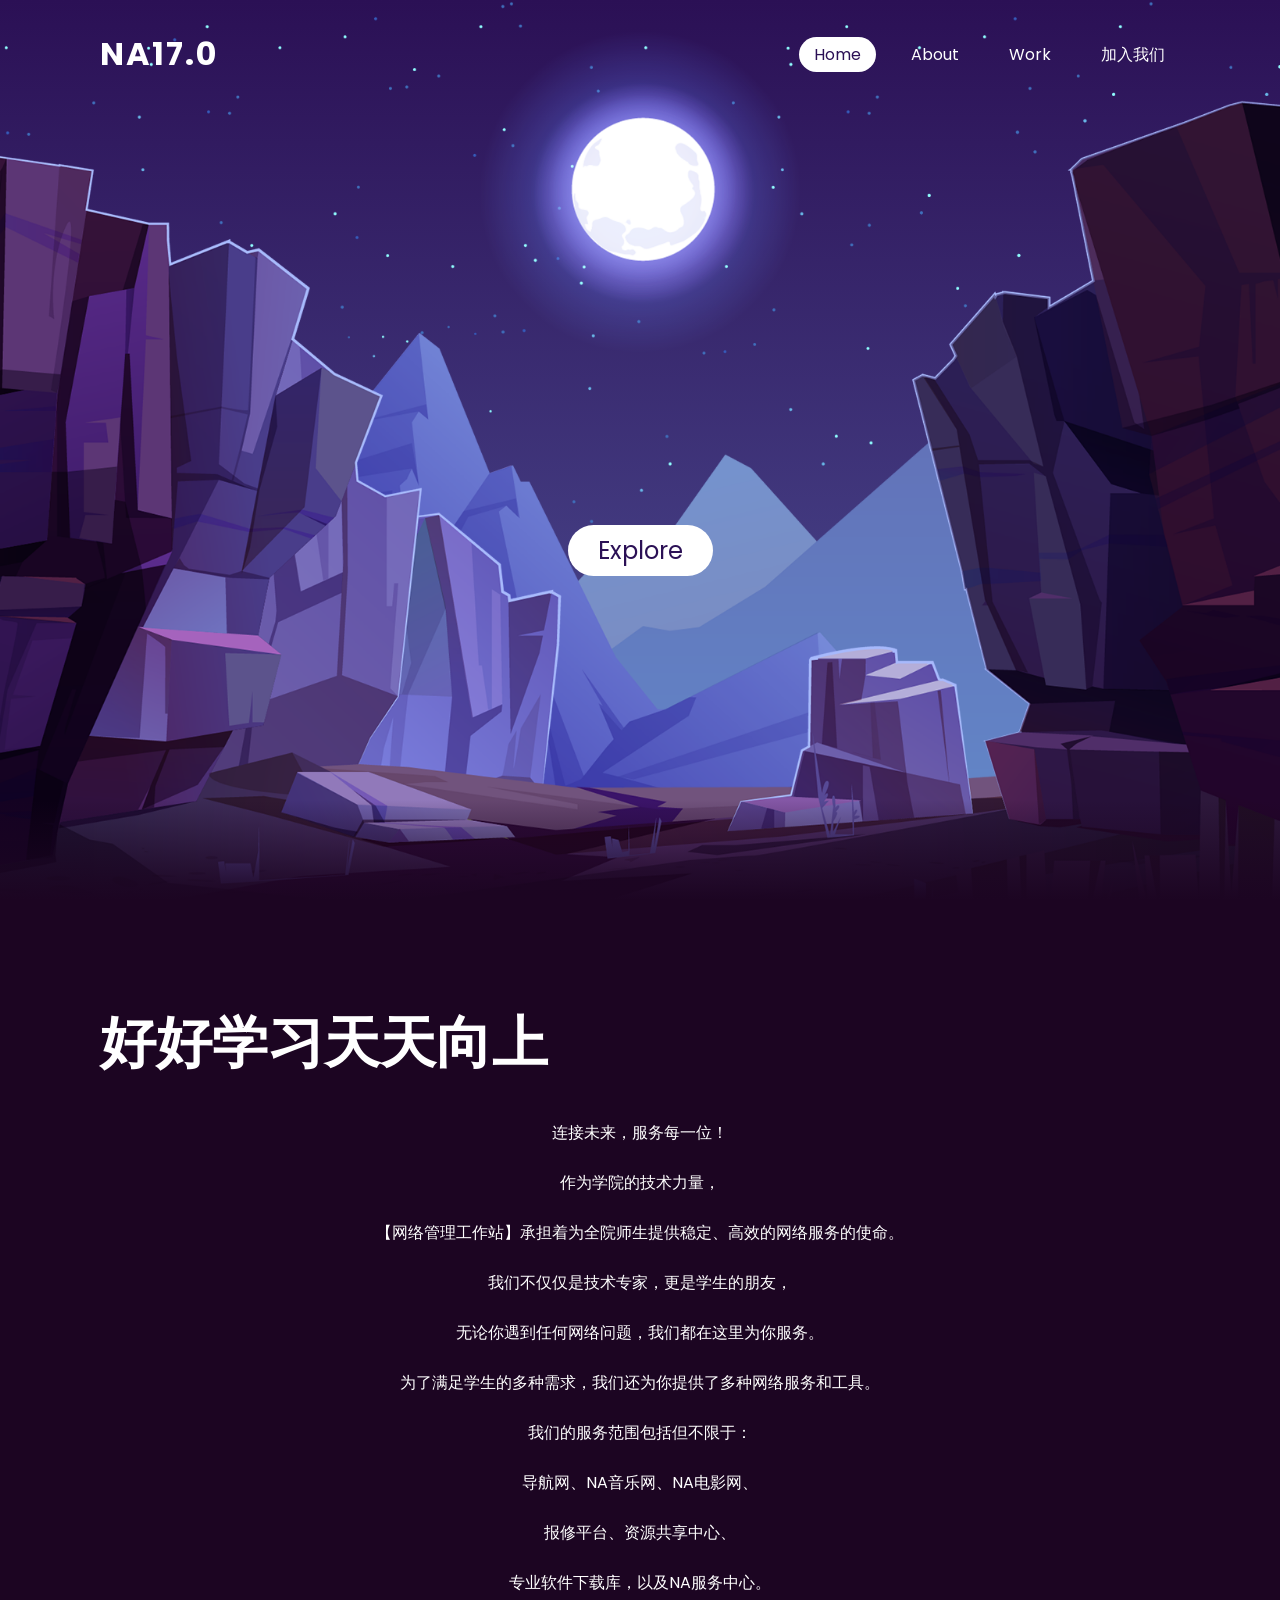
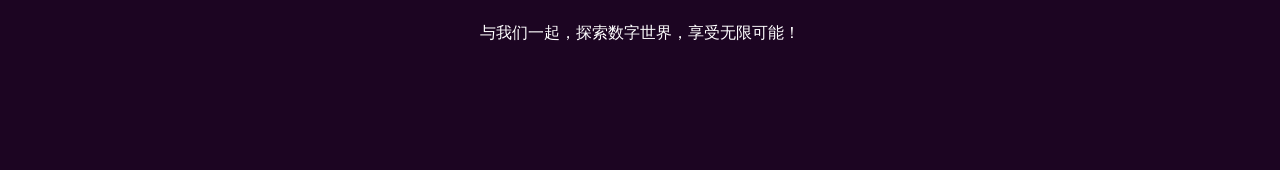
==== index.html @ 257c359a "Initial commit" ====
<!DOCTYPE html>
<html lang="en">

<head>
  <title>Parallax Scrolling Website</title>
  <link rel="stylesheet" href="style.css">
  <link rel="stylesheet" href="1.js">
</head>

<body>
  <header>
    <a href="#" class="logo">NA17.0</a>
    <ul>
      <li><a href="#" class="active">Home</a></li>
      <li><a href="#">About</a></li>
      <li><a href="#">Work</a></li>
      <li><a href="./Contact.html" onclick="jump('Contact.html')">加入我们</a></li>
    </ul>
  </header>
  <section>
    <img src="images/stars.png" id="stars">
    <img src="images/moon.png" id="moon">
    <img src="images/mountains_behind.png" id="mountains_behind">
    <h2 id="text">NA17.0</h2>
    <a href="#sec" id="btn">Explore</a>
    <img src="images/mountains_front.png" id="mountains_front">
  </section>
  <div class="sec" id="sec">
    <h2>好好学习天天向上</h2>
    <p class="department-desc right">
      连接未来，服务每一位！

      作为学院的技术力量，

      【网络管理工作站】承担着为全院师生提供稳定、高效的网络服务的使命。

      我们不仅仅是技术专家，更是学生的朋友，

      无论你遇到任何网络问题，我们都在这里为你服务。

      为了满足学生的多种需求，我们还为你提供了多种网络服务和工具。

      我们的服务范围包括但不限于：

      导航网、NA音乐网、NA电影网、

      报修平台、资源共享中心、

      专业软件下载库，以及NA服务中心。

      与我们一起，探索数字世界，享受无限可能！
    </p>
  </div>

  <script>
    let stars = document.getElementById('stars')
    let moon = document.getElementById('moon')
    let mountains_behind = document.getElementById('mountains_behind')
    let text = document.getElementById('text')
    let btn = document.getElementById('btn')
    let mountains_front = document.getElementById('mountains_front')
    let header = document.querySelector('header')

    window.addEventListener('scroll', function () {
      let value = window.scrollY;
      stars.style.left = value * 0.25 + 'px'
      moon.style.top = value * 1.05 + 'px'
      mountains_behind.style.top = value * 0.5 + 'px'
      mountains_front.style.top = value * 0 + 'px'
      text.style.marginRight = value * 4 + 'px'
      text.style.marginTop = value * 1.5 + 'px'
      btn.style.marginTop = value * 1.5 + 'px'
      header.style.top = value * 0.5 + 'px'
    })
  </script>
</body>

</html>
---- style.css ----
/* 这是引入了一些字体 */
@import url('https://fonts.googleapis.com/css?family=Poppins:300,400,500,600,700,800,900&display=swap');

* {
  margin: 0;
  padding: 0;
  box-sizing: border-box;
  font-family: 'Poppins', sans-serif;
  /* 当用户手动导航或者 CSSOM scrolling API 触发滚动操作时 */
  scroll-behavior: smooth;
}

body {
  min-height: 100vh;
  overflow-x: hidden;
  background: linear-gradient(#2b1055, #7597de);
}

header {
  position: absolute;
  top: 0;
  left: 0;
  width: 100%;
  padding: 30px 100px;
  display: flex;
  justify-content: space-between;
  align-items: center;
  z-index: 10000;
}

header .logo {
  color: #fff;
  font-weight: 700;
  text-decoration: none;
  font-size: 2em;
  text-transform: uppercase;
  /* 大写 */
  letter-spacing: 2px;
  /* 字符间距 */
}

header ul {
  display: flex;
  justify-content: center;
  align-items: center;
}

header ul li {
  list-style: none;
  margin-left: 20px;
}

header ul li a {
  text-decoration: none;
  padding: 6px 15px;
  color: #fff;
  border-radius: 20px;
}

header ul li a:hover,
header ul li a.active {
  background: #fff;
  color: #2b1055;
}

section {
  position: relative;
  width: 100%;
  height: 100vh;
  padding: 100px;
  display: flex;
  justify-content: center;
  align-items: center;
  overflow: hidden;
}

section::before {
  content: '';
  position: absolute;
  bottom: 0;
  width: 100%;
  height: 100px;
  background: linear-gradient(to top, #1c0522, transparent);
  z-index: 1000;
}

section img {
  position: absolute;
  top: 0;
  left: 0;
  width: 100%;
  height: 100%;
  /* object-fit CSS 属性指定可替换元素（例如：<img> 或 <video>）的内容应该如何适应到其使用高度和宽度确定的框。 */
  object-fit: cover;
  pointer-events: none;
}

section img#moon {
  /* mix-blend-mode CSS 属性描述了元素的内容应该与元素的直系父元素的内容和元素的背景如何混合。 */
  mix-blend-mode: screen;
}

section img#mountains_front {
  z-index: 10;
}

#text {
  position: absolute;
  right: -350px;
  color: #fff;
  white-space: nowrap;
  font-size: 7.5vw;
  z-index: 9;
}

#btn {
  text-decoration: none;
  display: inline-block;
  padding: 8px 30px;
  border-radius: 40px;
  background: #fff;
  color: #2b1055;
  font-size: 1.5em;
  z-index: 9;
  transform: translateY(100px);
}

.sec {
  position: relative;
  padding: 100px;
  background: #1c0522;
}

.sec h2 {
  font-size: 3.5em;
  margin-bottom: 10px;
  color: #fff;
}

.sec p {
  font-size: 1em;
  color: #fff;
}

.department-desc {
  font-size: 22px;
  /* 增大的字体大小，使其更易于阅读 */
  text-align: center;
  margin-bottom: 25px;
  /* 增加的边距以获得更好的间距 */
  white-space: pre-line;
  /* 确保内容中的换行符得到尊重 */
}
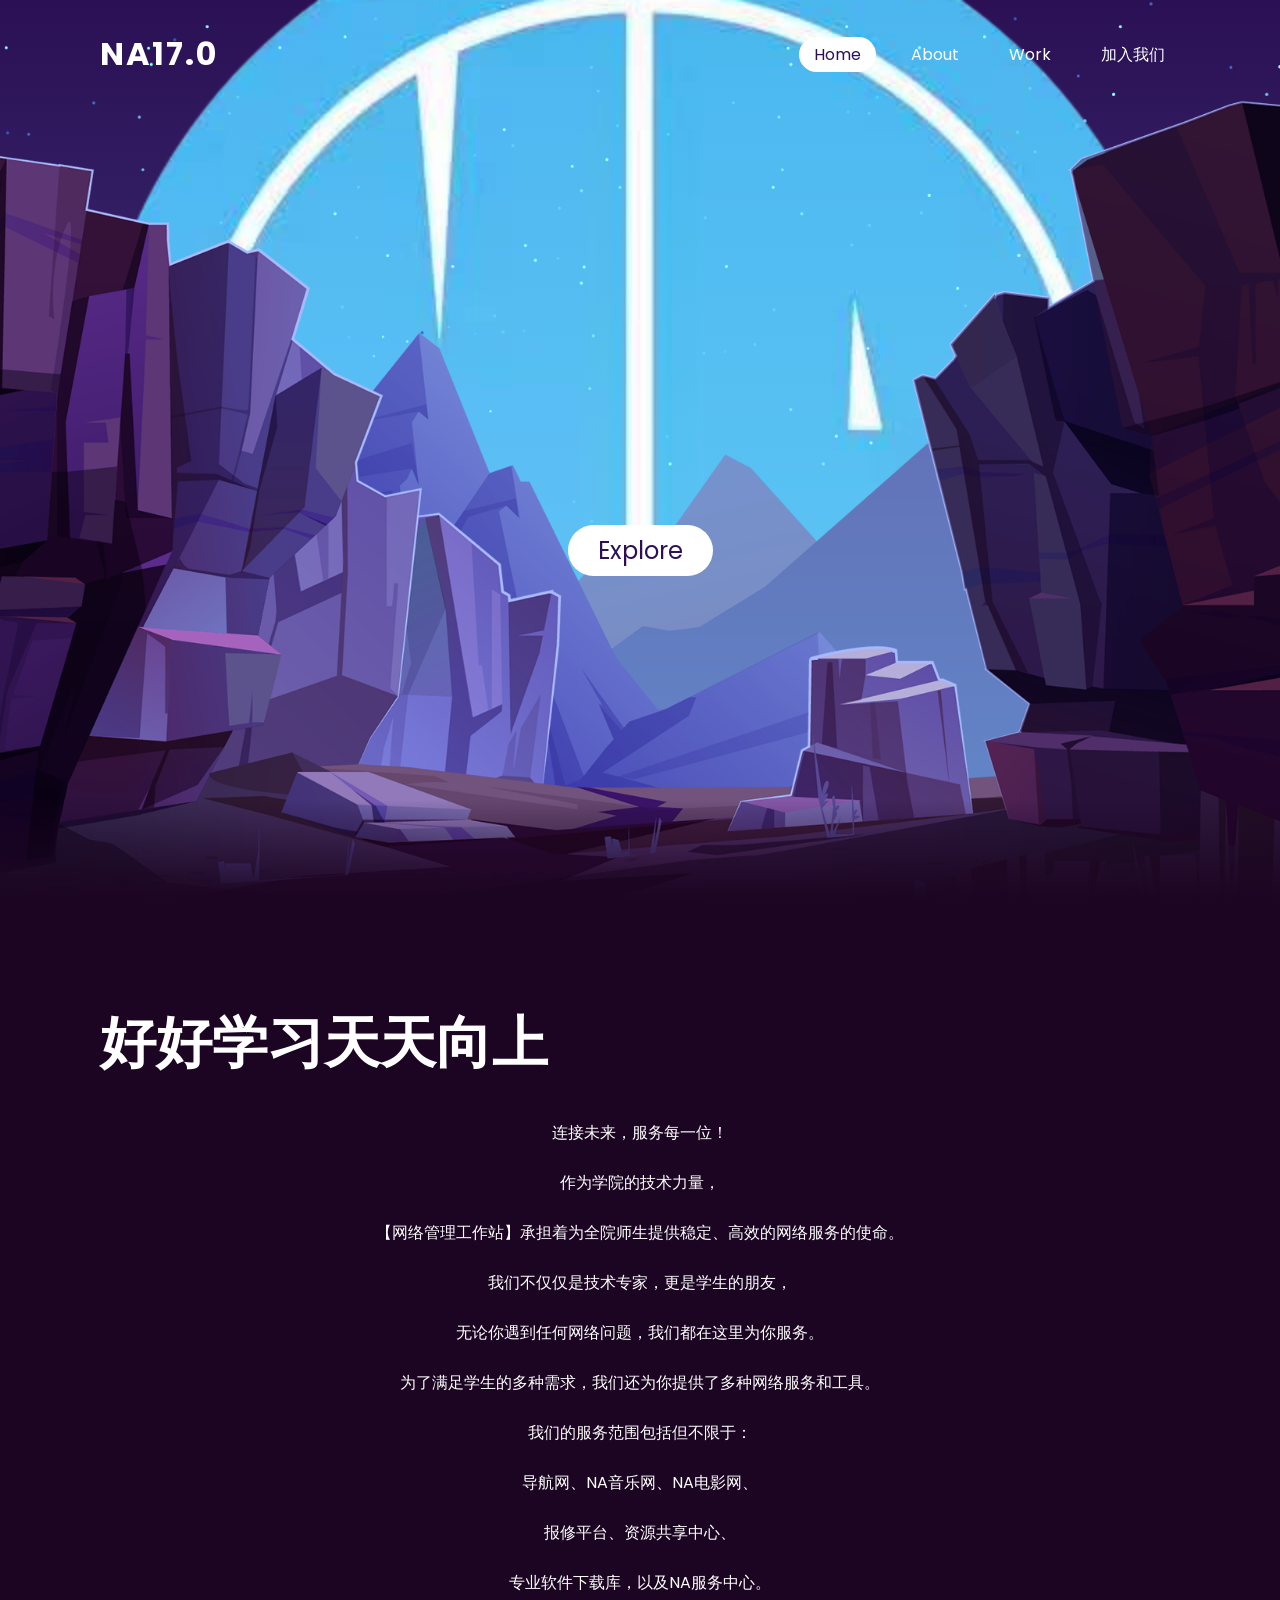
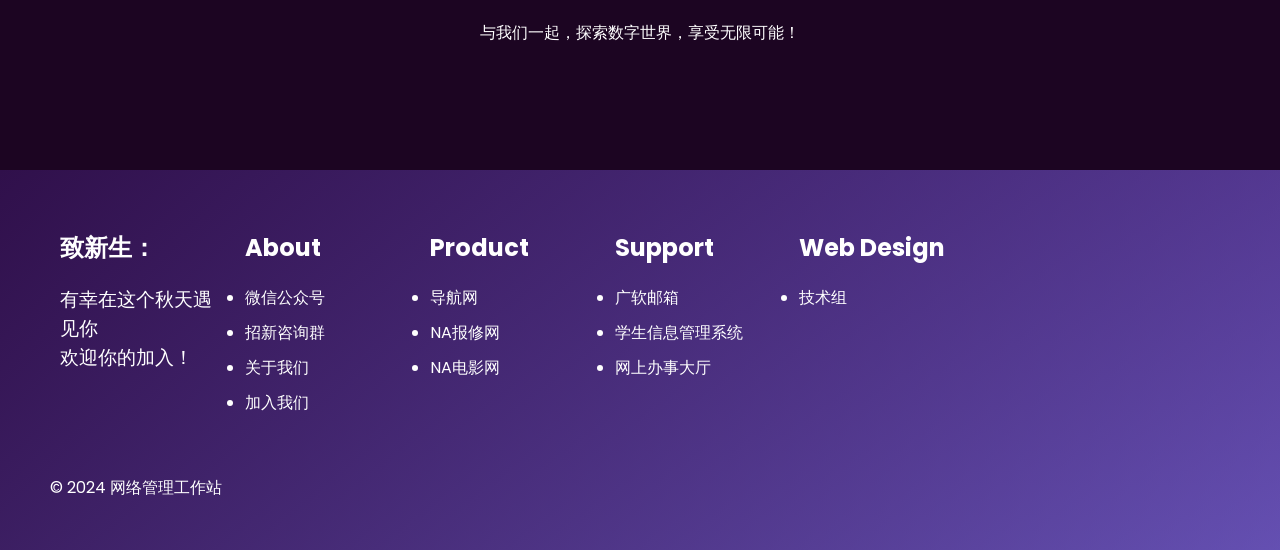
==== commit c10f3503: "second commit" ====
--- a/index.html
+++ b/index.html
@@ -19,7 +19,7 @@
   </header>
   <section>
     <img src="images/stars.png" id="stars">
-    <img src="images/moon.png" id="moon">
+    <img src="images/image.png"  id="moon">
     <img src="images/mountains_behind.png" id="mountains_behind">
     <h2 id="text">NA17.0</h2>
     <a href="#sec" id="btn">Explore</a>
@@ -51,7 +51,78 @@
       与我们一起，探索数字世界，享受无限可能！
     </p>
   </div>
+  <footer class="footer section">
+    <div class="footer__container container grid">
+      <div class="footer__content grid">
+        <div class="footer__data">
+          <h3 class="footer__title">致新生：</h3>
+          <p class="footer__description">有幸在这个秋天遇见你
+            <br /> 欢迎你的加入！
+          </p>
+        </div>
+        <div class="footer__data">
+          <h3 class="footer__subtitle"> About</h3>
+          <ul>
+            <li class="footer__item">
+              <a class="footer__link" href="images/nc.jpg">微信公众号</a>
+            </li>
+            <li class="footer__item">
+              <a class="footer__link" href="images/zx.jpg">招新咨询群</a>
+            </li>
+            <li class="footer__item">
+              <a class="footer__link" href="#main-content">关于我们</a>
+            </li>
+            <li class="footer__item">
+              <a class="footer__link" href="#apply">加入我们</a>
+            </li>
 
+
+          </ul>
+        </div>
+        <div class="footer__data">
+          <h3 class="footer__subtitle"> Product</h3>
+          <ul>
+            <li class="footer__item">
+              <a class="footer__link" href="http://home.seig.edu.cn/">导航网</a>
+            </li>
+            <li class="footer__item">
+              <a class="footer__link" href="https://service.seig.edu.cn/">NA报修网</a>
+            </li>
+            <li class="footer__item">
+              <a class="footer__link" href="http://navod.scse.com.cn/">NA电影网</a>
+            </li>
+          </ul>
+        </div>
+        <div class="footer__data">
+          <h3 class="footer__subtitle"> Support</h3>
+          <ul>
+            <li class="footer__item">
+              <a class="footer__link" href="http://mail.seig.edu.cn/">广软邮箱</a>
+            </li>
+            <li class="footer__item">
+              <a class="footer__link" href="https://stu.seig.edu.cn/">学生信息管理系统</a>
+            </li>
+            <li class="footer__item">
+              <a class="footer__link" href="https://ehall.seig.edu.cn/#/index">网上办事大厅</a>
+            </li>
+          </ul>
+        </div>
+        <div class="footer__data">
+          <h3 class="footer__subtitle">Web Design</h3>
+          <ul>
+            <li class="footer__TS">
+              <a class="footer__link" href="#TD">技术组</a>
+            </li>
+          </ul>
+        </div>
+        <div class="footer__rights">
+          <p class="footer__copy">© 2024 网络管理工作站</p>
+          <div class="footer__terms">
+          </div>
+        </div>
+      </div>
+    </div>
+  </footer>
   <script>
     let stars = document.getElementById('stars')
     let moon = document.getElementById('moon')
--- a/style.css
+++ b/style.css
@@ -150,4 +150,83 @@
   /* 增加的边距以获得更好的间距 */
   white-space: pre-line;
   /* 确保内容中的换行符得到尊重 */
+}
+
+/* 底部区块的样式 */
+.footer {
+  /* 背景使用从蓝色到浅蓝色的线性渐变 */
+  background: linear-gradient(135deg, rgb(48, 16, 75), rgba(84, 9, 134, 0.5));
+  /* 文本颜色设为白色 */
+  color: white;
+  /* 设置底部区块的内边距 */
+  padding: 50px;
+}
+
+/* 底部数据内容的样式 */
+.footer__data {
+  /* 弹性项目的宽度设为容器的20% */
+  flex-basis: 17%;
+  /* 每个数据内容的外边距 */
+  margin: 10px;
+}
+
+/* 底部标题和副标题的样式 */
+.footer__title,
+.footer__subtitle {
+  font-size: 1.5em;
+  margin-bottom: 20px;
+  /* 设置字体加粗 */
+  font-weight: bold;
+  /* white-space: ; */
+}
+
+/* 底部描述的样式 */
+.footer__description {
+  font-size: 1.2em;
+  color: #ffffff;
+  /* 设置顶部和底部的外边距 */
+  margin: 10px 0;
+}
+
+/* 底部链接的样式 */
+.footer__link {
+  margin-bottom: 10px;
+  /* 文本颜色设为白色 */
+  color: white;
+  /* 移除链接的下划线 */
+  text-decoration: none;
+  /* 将链接显示为块级元素 */
+  display: block;
+  margin-left: 0;
+}
+
+/* 底部版权部分的样式 */
+.footer__rights {
+  margin-top: 40px;
+  /* 文本居中对齐 */
+  text-align: center;
+}
+
+/* 底部条款链接的样式 */
+.footer__terms-link {
+  /* 文本颜色设为白色 */
+  color: white;
+  /* 移除链接的下划线 */
+  text-decoration: none;
+  /* 设置左右的外边距 */
+  margin: 0 10px;
+}
+
+.footer__copy {
+  color: #ffffff;
+}
+
+/* 网格布局，用于灵活地排列内容 */
+.grid {
+  /* 使用弹性布局 */
+  display: flex;
+  /* 项目之间平均分配空间 */
+  justify-content: space-between;
+  /* 允许项目在下一行换行 */
+  flex-wrap: wrap;
 }
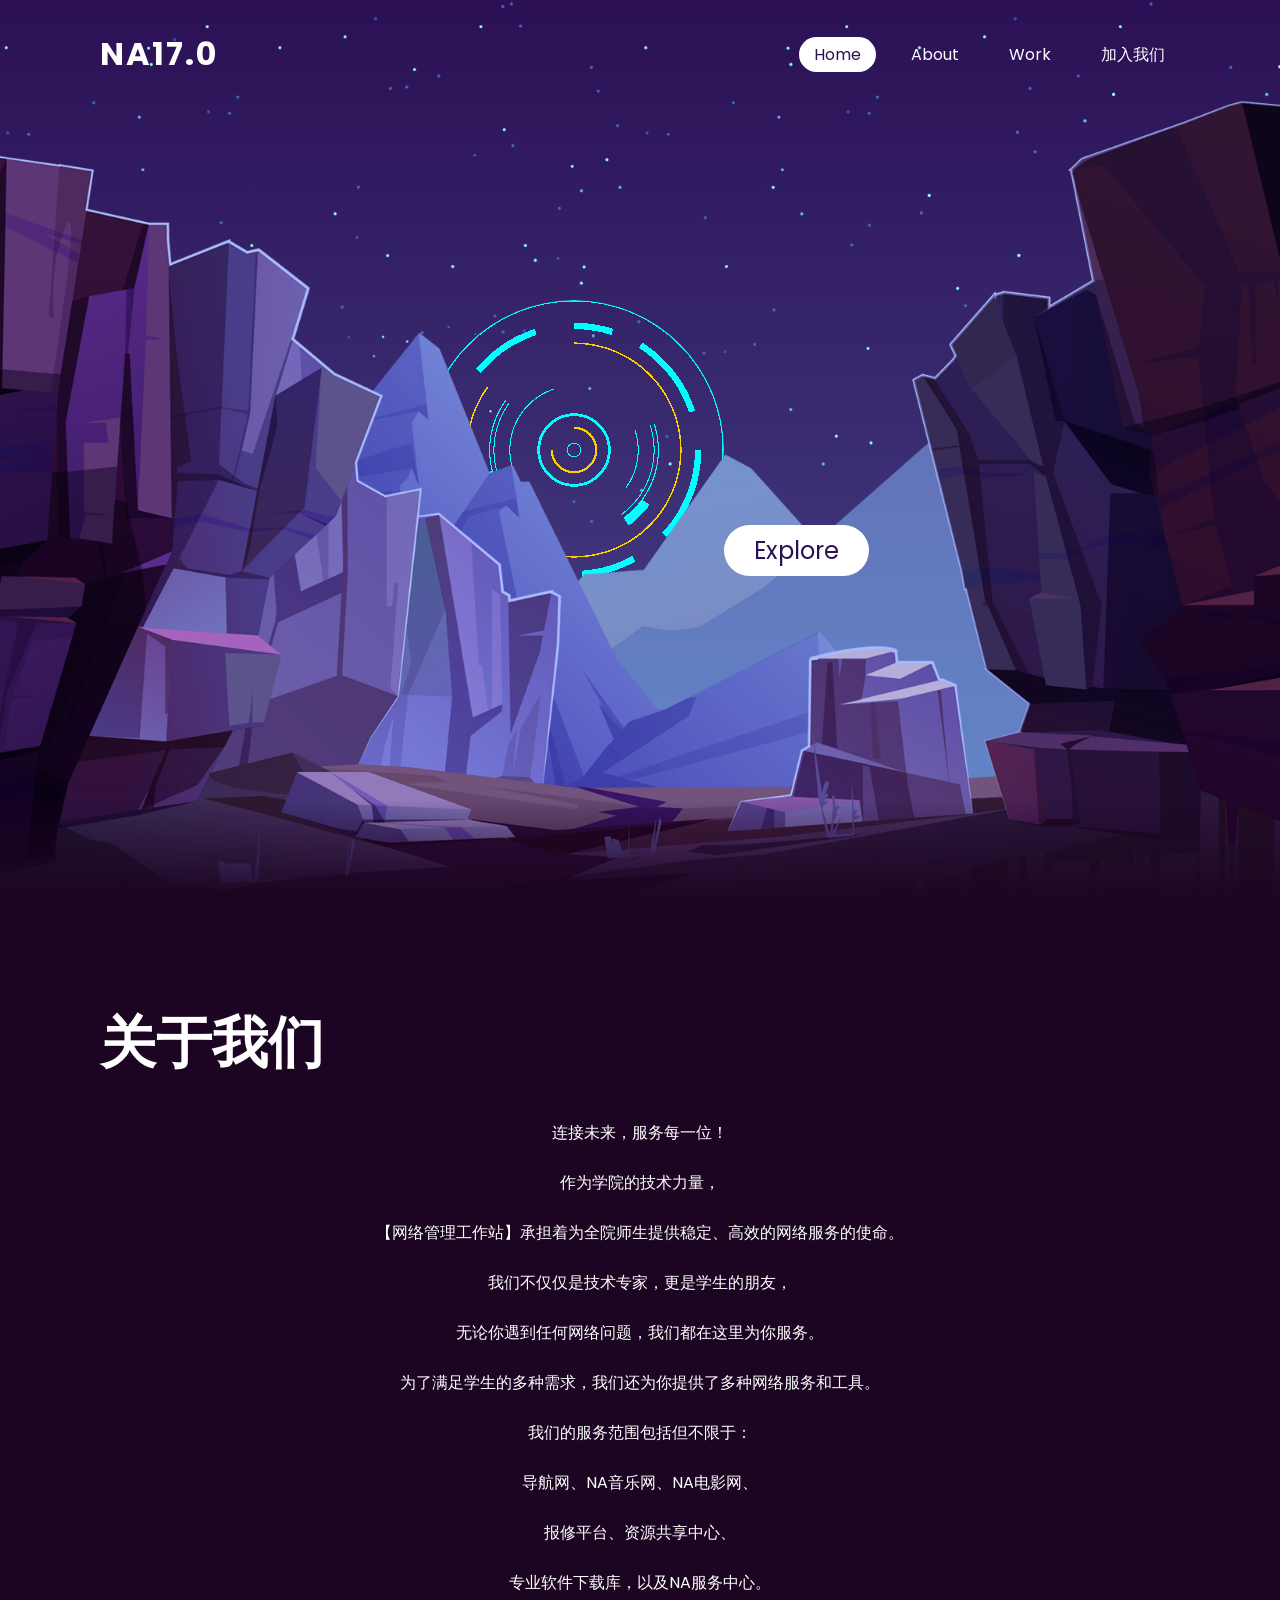
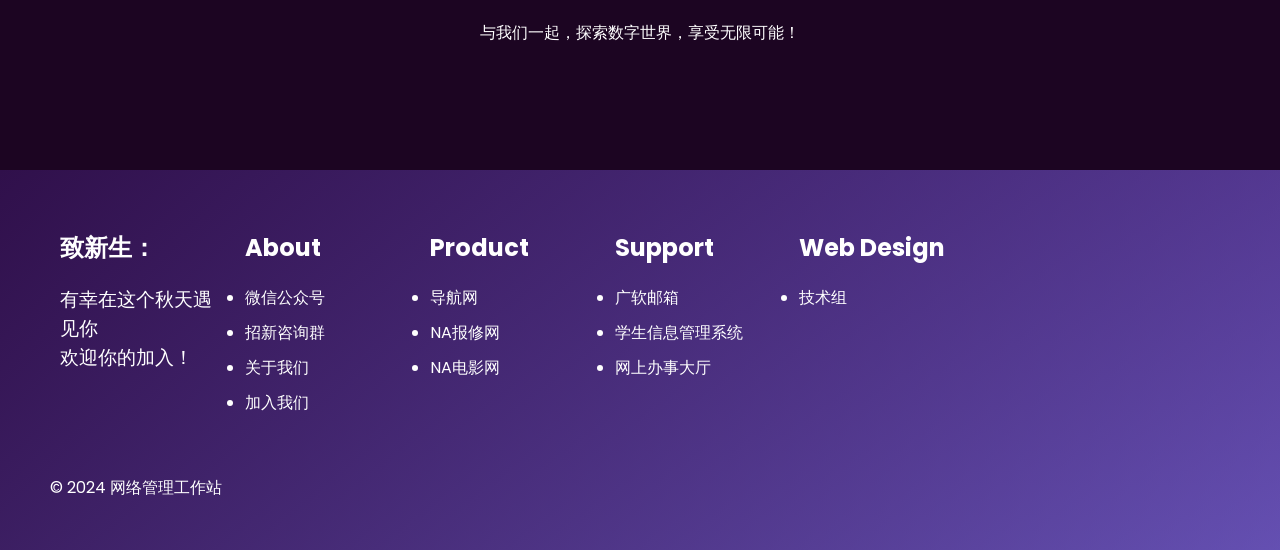
==== commit a6ccedf2: "能动的圆形" ====
--- a/index.html
+++ b/index.html
@@ -19,14 +19,37 @@
   </header>
   <section>
     <img src="images/stars.png" id="stars">
-    <img src="images/image.png"  id="moon">
+    <!-- <img src="images/image.png" id="moon"> -->
+        <div class="container">
+            <!-- 创建一个包含所有环形的容器 -->
+            <div class="ring ring-1"></div>
+            <!-- 第一个环形 -->
+            <div class="ring ring-2"></div>
+            <!-- 第二个环形 -->
+            <div class="ring ring-3"></div>
+            <!-- 第三个环形 -->
+            <div class="ring ring-4"></div>
+            <!-- 第四个环形 -->
+            <div class="ring ring-5-1"></div>
+            <!-- 第五个环形的第一部分 -->
+            <div class="ring ring-5-2"></div>
+            <!-- 第五个环形的第二部分 -->
+            <div class="ring ring-6"></div>
+            <!-- 第六个环形 -->
+            <div class="ring ring-7"></div>
+            <!-- 第七个环形 -->
+            <div class="ring ring-8"></div>
+            <!-- 第八个环形 -->
+            <div class="ring ring-9"></div>
+            <!-- 第九个环形 -->
+          </div>
     <img src="images/mountains_behind.png" id="mountains_behind">
     <h2 id="text">NA17.0</h2>
     <a href="#sec" id="btn">Explore</a>
     <img src="images/mountains_front.png" id="mountains_front">
   </section>
   <div class="sec" id="sec">
-    <h2>好好学习天天向上</h2>
+    <h2>关于我们</h2>
     <p class="department-desc right">
       连接未来，服务每一位！
 
@@ -52,7 +75,7 @@
     </p>
   </div>
   <footer class="footer section">
-    <div class="footer__container container grid">
+    <div class="footer__container  grid">
       <div class="footer__content grid">
         <div class="footer__data">
           <h3 class="footer__title">致新生：</h3>
@@ -123,6 +146,8 @@
       </div>
     </div>
   </footer>
+  <!-- 光标跟随 -->
+  <!-- <div class="img"></div> -->
   <script>
     let stars = document.getElementById('stars')
     let moon = document.getElementById('moon')
@@ -143,6 +168,55 @@
       btn.style.marginTop = value * 1.5 + 'px'
       header.style.top = value * 0.5 + 'px'
     })
+
+    // // 光标跟随
+    // let img = document.querySelector('.img')
+    // // 定义小图片的旋转角度
+    // let deg = 0
+    // // 定义小图片位于网页左侧的位置
+    // let imgx = 0
+    // // 定义小图片位于网页顶部的位置
+    // let imgy = 0
+    // // 定义小图片x轴的位置
+    // let imgl = 0
+    // // 定义小图片y轴的位置
+    // let imgt = 0
+    // // 定义小图片翻转的角度
+    // let y = 0
+    // // 定义一个计数器
+    // let index = 0
+
+    // window.addEventListener('mousemove', function (xyz) {
+    //   // 获取网页左侧距离的图片位置
+    //   imgx = xyz.x - img.offsetLeft - img.clientWidth / 2
+    //   // 多去网页顶部距离图片的位置
+    //   imgy = xyz.y - img.offsetTop - img.clientHeight / 2
+    //   // 套入公式，定义图片的旋转角度
+    //   deg = 360 * Math.atan(imgy / imgx) / (2 * Math.PI)
+    //   // 每当鼠标移动的时候重置index
+    //   index = 0
+    //   // 定义当前鼠标的位置
+    //   let x = event.clientX
+    //   // 当鼠标的x轴大于图片的时候，提普安就要对着鼠标，所以需要将图片翻转过来
+    //   // 否则就不用翻转
+    //   if (img.offsetLeft < x) {
+    //     y = -180
+    //   } else {
+    //     y = 0
+    //   }
+    // })
+    // setInterval(() => {
+    //   // 设置小图片的旋转和翻转
+    //   img.style.transform = "rotateZ(" + deg + "deg) rotateY(" + y + "deg)"
+    //   index++
+    //   // 在这里设置小图片的位置和速度，并判断小图片到达鼠标位置时停止移动
+    //   if (index < 50) {
+    //     imgl += imgx / 50
+    //     imgt += imgy / 50
+    //   }
+    //   img.style.left = imgl + "px"
+    //   img.style.top = imgt + "px"
+    // }, 10)
   </script>
 </body>
 
--- a/style.css
+++ b/style.css
@@ -229,4 +229,187 @@
   justify-content: space-between;
   /* 允许项目在下一行换行 */
   flex-wrap: wrap;
+}
+
+/* 光标样式
+.img {
+  width: 50px;
+  height: 50px;
+  position: absolute;
+  background-image: url('./images/pm.gif');
+  background-size: cover;
+} */
+
+.container {
+  position: relative;
+  display: flex;
+  justify-content: center;
+  align-items: center;
+  width: 300px;
+  height: 300px;
+  transition: 0.5s ease;
+  transform-style: preserve-3d;
+  user-select: none;
+  cursor: crosshair;
+}
+
+.container:hover {
+  transform: rotateX(45deg) rotateY(-30deg) scale(1.3);
+}
+
+.container .ring {
+  position: absolute;
+  width: 100%;
+  height: 100%;
+  border-radius: 50%;
+  mask: radial-gradient(#0000 var(--i),
+      #000 var(--i),
+      #000 var(--o),
+      #0000 var(--o));
+  transition: 0.3s;
+}
+
+.container .ring-1 {
+  background: conic-gradient(#0ff 100%, #0000 100%);
+  --i: 70%;
+  --o: 71%;
+}
+
+.container .ring-2 {
+  background: conic-gradient(#0ff 5%,
+      #0000 5%,
+      #0000 9%,
+      #0ff 9%,
+      #0ff 20%,
+      #0000 20%,
+      #0000 25%,
+      #0ff 25%,
+      #0ff 37%,
+      #0000 37%,
+      #0000 42%,
+      #0ff 42%,
+      #0ff 49%,
+      #0000 49%,
+      #0000 55%,
+      #0ff 55%,
+      #0ff 65%,
+      #0000 65%,
+      #0000 72%,
+      #0ff 72%,
+      #0ff 80%,
+      #0000 80%,
+      #0000 86%,
+      #0ff 86%,
+      #0ff 95%,
+      #0000 95%);
+  --i: 57%;
+  --o: 60%;
+  animation: animate 7s ease-in-out infinite alternate;
+}
+
+.container .ring-3 {
+  background: conic-gradient(#ffd000 85%, #0000 85%);
+  --i: 50%;
+  --o: 50.7%;
+  animation: animate 3s ease-in-out infinite alternate;
+}
+
+.container .ring-4 {
+  background: conic-gradient(#0000 35%,
+      #0ff 35%,
+      #0ff 40%,
+      #0000 40%,
+      #0000 67%,
+      #0ff 67%,
+      #0ff 71%,
+      #0000 71%);
+  --i: 40%;
+  --o: 44%;
+  animation: animate 4s ease-in-out infinite alternate;
+}
+
+.container .ring-5-1 {
+  background: conic-gradient(#0000 20%,
+      #0ff 20%,
+      #0ff 40%,
+      #0000 40%,
+      #0000 67%,
+      #0ff 67%,
+      #0ff 85%,
+      #0000 85%);
+  --i: 39.5%;
+  --o: 40%;
+  animation: animate 4s ease-in-out infinite alternate;
+}
+
+.container .ring-5-2 {
+  background: conic-gradient(#0000 20%,
+      #0ff 20%,
+      #0ff 40%,
+      #0000 40%,
+      #0000 67%,
+      #0ff 67%,
+      #0ff 85%,
+      #0000 85%);
+  --i: 37.5%;
+  --o: 38%;
+  animation: animate 4s ease-in-out infinite alternate;
+}
+
+.container .ring-6 {
+  background: conic-gradient(#0000 20%,
+      #0ff 20%,
+      #0ff 35%,
+      #0000 35%,
+      #0000 67%,
+      #0ff 67%,
+      #0ff 95%,
+      #0000 95%);
+  --i: 30%;
+  --o: 30.5%;
+  animation: animate 2s ease-in-out infinite alternate;
+}
+
+.container .ring-7 {
+  background: conic-gradient(#0ff 100%, #0000 100%);
+  --i: 16%;
+  --o: 17.3%;
+}
+
+.container .ring-8 {
+  background: conic-gradient(#ffd000 75%, #0000 75%);
+  --i: 10%;
+  --o: 11%;
+  animation: animate 5s ease-in-out infinite alternate;
+}
+
+.container .ring-9 {
+  background: conic-gradient(#0ff 100%, #0000 100%);
+  --i: 3%;
+  --o: 3.4%;
+}
+
+.container .ring-8,
+.container .ring-9 {
+  transform: translateZ(0);
+  /* 初始化为0，以便在:hover时产生动画效果 */
+}
+
+.container:hover .ring-2,
+.container:hover .ring-4,
+.container:hover .ring-5-1,
+.container:hover .ring-5-2 {
+  transform: translateZ(50px);
+}
+
+.container:hover .ring-8,
+.container:hover .ring-9 {
+  transform: translateZ(120px);
+}
+
+@keyframes animate {
+  to {
+    transform: rotateZ(360deg);
+    /* 使用rotateZ代替rotate */
+  }
 }
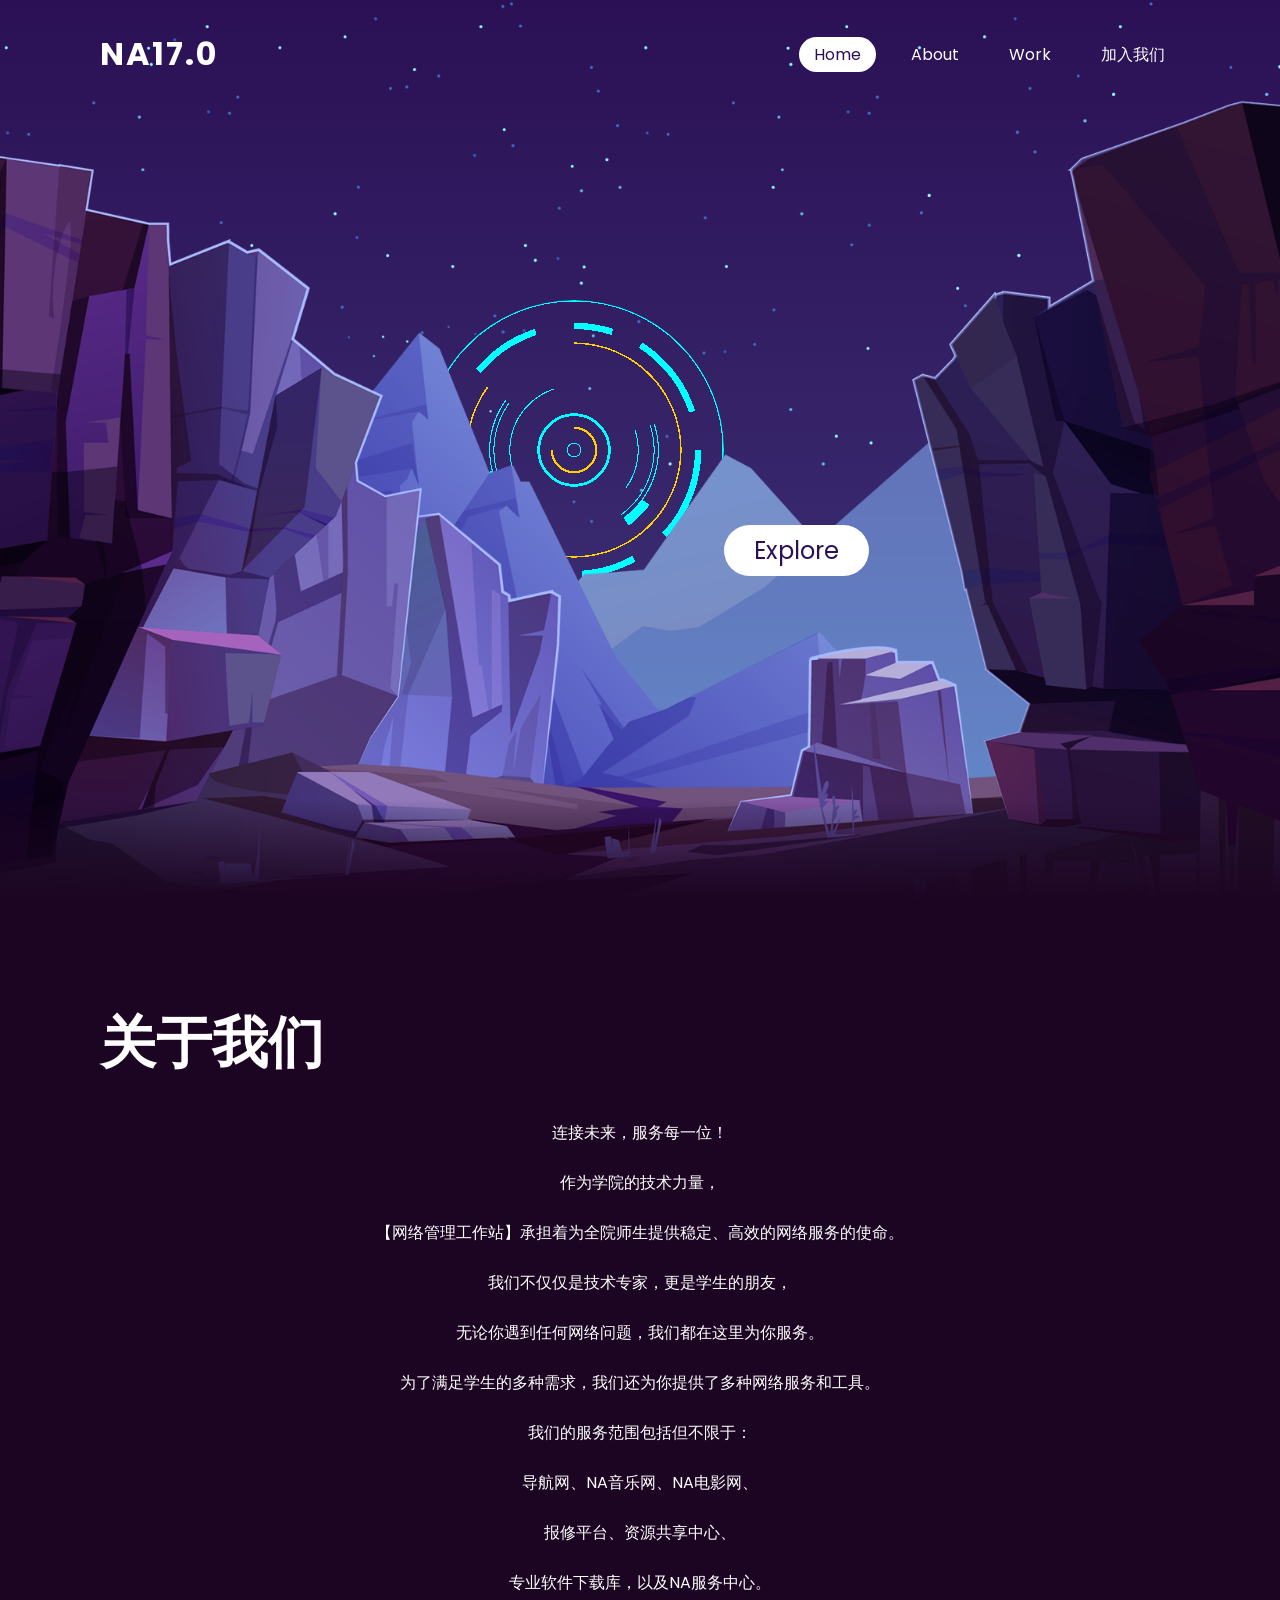
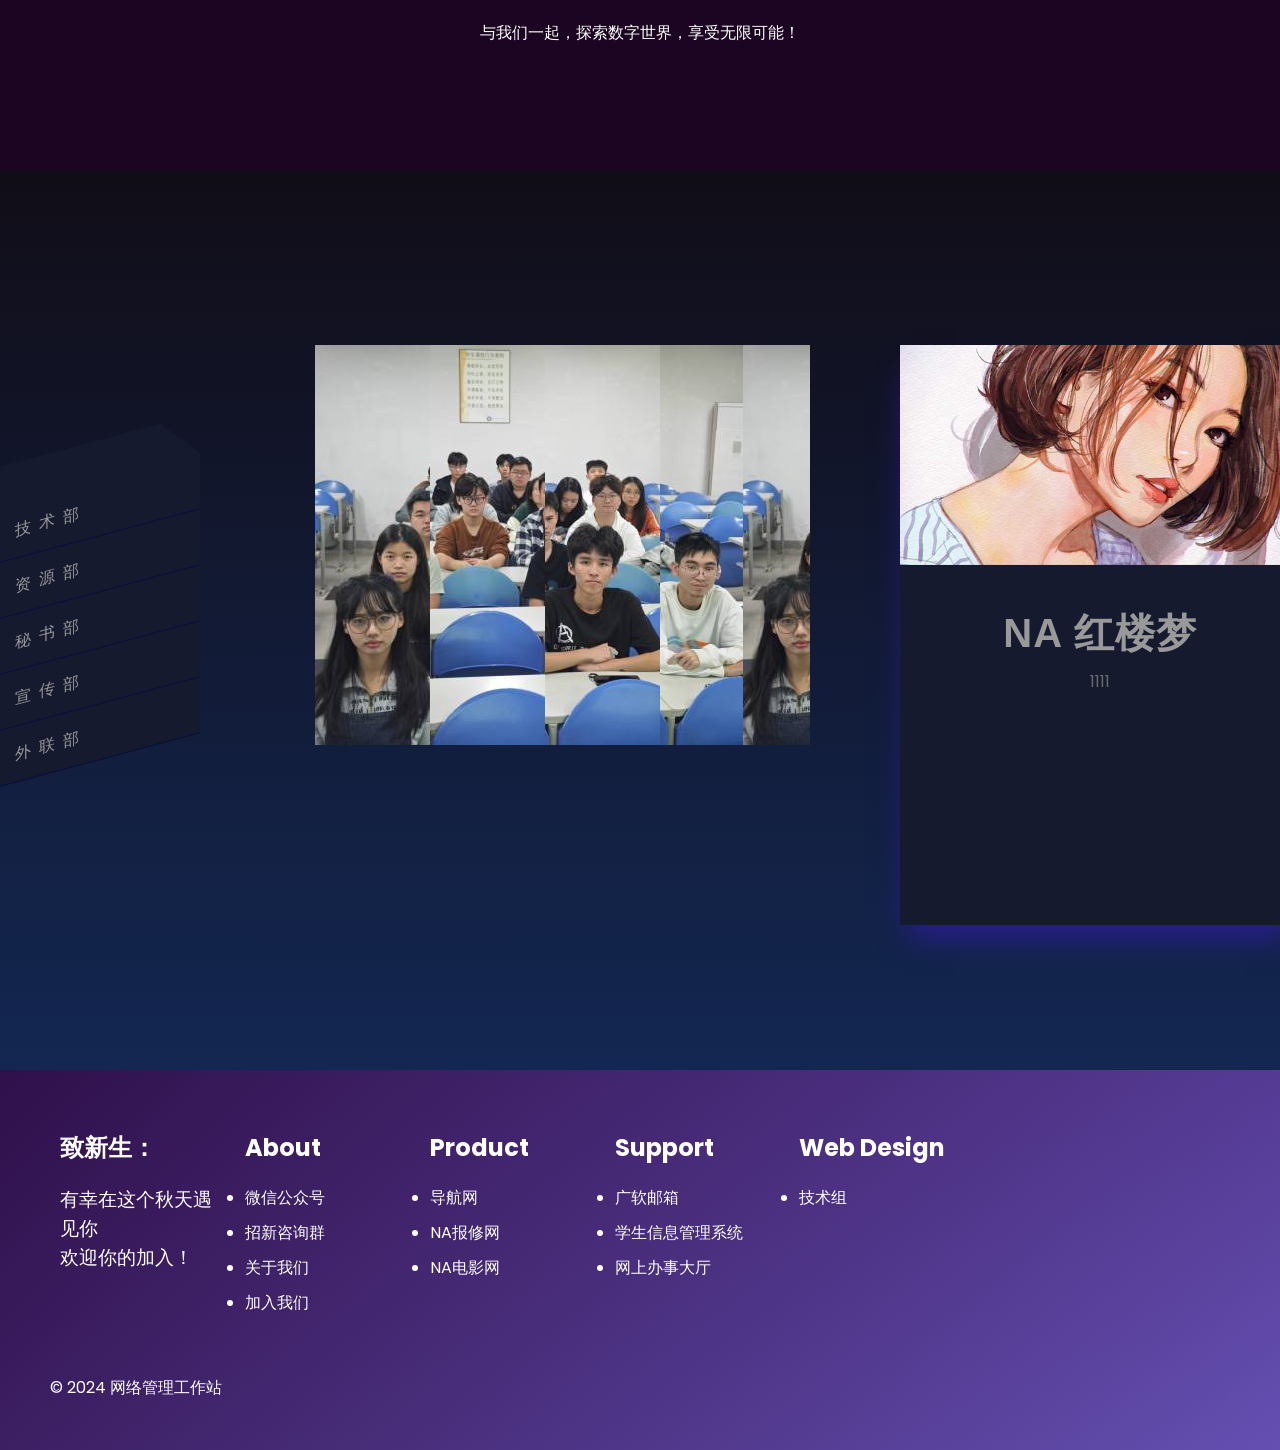
==== commit 70e69975: "整合1" ====
--- a/index.html
+++ b/index.html
@@ -9,7 +9,7 @@
 
 <body>
   <header>
-    <a href="#" class="logo">NA17.0</a>
+    <a href="./images/image.png" class="logo">NA17.0</a>
     <ul>
       <li><a href="#" class="active">Home</a></li>
       <li><a href="#">About</a></li>
@@ -46,6 +46,7 @@
     <img src="images/mountains_behind.png" id="mountains_behind">
     <h2 id="text">NA17.0</h2>
     <a href="#sec" id="btn">Explore</a>
+
     <img src="images/mountains_front.png" id="mountains_front">
   </section>
   <div class="sec" id="sec">
@@ -73,6 +74,252 @@
 
       与我们一起，探索数字世界，享受无限可能！
     </p>
+  </div>
+  <div class="main-container">
+    <div class="bar">
+      <ul>
+        <li style="--z:5"><a href="#111" data-target="card1">技术部</a></li>
+        <li style="--z:4"><a href="#222" data-target="card2">资源部</a></li>
+        <li style="--z:3"><a href="#333" data-target="card3">秘书部</a></li>
+        <li style="--z:2"><a href="#444" data-target="card4">宣传部</a></li>
+        <li style="--z:1"><a href="#555" data-target="card5">外联部</a></li>
+      </ul>
+    </div>
+
+    <!-- ------------------以下是展开全屏卡片 -->
+    <div class="wrapper">
+      <!-- 卡片1 -->
+      <div class="cards" id="card1">
+        <div class="box">
+          <div class="face1 face1">
+            <span></span>
+            <span></span>
+            <span></span>
+            <span></span>
+          </div>
+          <div class="face1 face2">
+            <span></span>
+            <span></span>
+            <span></span>
+            <span></span>
+          </div>
+        </div>
+        <div class="book">
+          <div class="book__cover">
+            <div class="header-image">
+              <div class="overlay"></div>
+            </div>
+            <div class="title-wrap">
+              <h1 class="article-title">NA 红楼梦</h1>
+            </div>
+            <p class="book__cover-exerpt"> <!--卡片短文简介 -->
+
+              1111
+              <br><br>
+            </p>
+
+          </div>
+          <div class="book__content"> <!-- 全屏下的长文介绍,drop-cap是首字放大 -->
+            <p><span class="drop-cap">12111</span>
+            </p>
+            <p>
+              2222
+            </p>
+            <p>此3333</p>
+            <p>44444</p>
+            <p>
+              5555
+            </p>
+          </div>
+        </div>
+      </div>
+      <!-- 卡片2 -->
+      <div class="cards" id="card2" style="display: none" ;>
+        <div class="box">
+          <div class="face2 face1">
+            <span>666</span>
+            <span>777</span>
+            <span>888</span>
+            <span>9</span>
+          </div>
+          <div class="face2 face2">
+            <span>555</span>
+            <span>5555</span>
+            <span>6666</span>
+            <span>7777</span>
+          </div>
+        </div>
+        <div class="book">
+          <div class="book__cover">
+            <div class="header-image">
+              <div class="overlay"></div>
+            </div>
+            <div class="title-wrap">
+              <h1 class="article-title">NA 绿楼梦</h1>
+            </div>
+            <p class="book__cover-exerpt"> <!--卡片短文简介 -->
+
+              1234543
+              <br><br>
+            </p>
+
+          </div>
+          <div class="book__content"> <!-- 全屏下的长文介绍,drop-cap是首字放大 -->
+            <p><span class="drop-cap">阿</span>阿是防守打法撒酒疯史可法沙发撒立法司法就撒拉卡拉撒电极法
+            </p>
+            <p>
+              8888
+            </p>
+            <p>88。</p>
+            <p>888</p>
+            <p>
+              9999
+            </p>
+          </div>
+        </div>
+      </div>
+      <!-- 卡片3 -->
+      <div class="cards" id="card3" style="display: none" ;>
+        <div class="box">
+          <div class="face3 face1">
+            <span></span>
+            <span></span>
+            <span></span>
+            <span></span>
+          </div>
+          <div class="face3 face2">
+            <span></span>
+            <span></span>
+            <span></span>
+            <span></span>
+          </div>
+        </div>
+        <div class="book">
+          <div class="book__cover">
+            <div class="header-image">
+              <div class="overlay"></div>
+            </div>
+            <div class="title-wrap">
+              <h1 class="article-title">NA 红楼梦</h1>
+            </div>
+            <p class="book__cover-exerpt"> <!--卡片短文简介 -->
+
+              原名《石头记》。长篇小说。一百二十回。前八十回为曹雪芹作，后四十回一般认为是高鹗所续。内容以贾、史、王、薛四大封建家族为背景，以贾宝玉、林黛玉的爱情悲剧为主线，着重描写贾家荣、宁二府由盛到衰的过程，揭露地主阶级贵族集团的荒淫腐朽、互相倾轧，暴露出他们残酷压迫剥削劳动人民的罪恶。歌颂地主阶级中具有叛逆精神的青年和某些奴隶的反抗行为，广泛反映了当时的社会矛盾和阶级斗争，对封建礼教等地主阶级传统思想进行了批判。它是我国十八世纪上半期形象化的历史，是封建社会没落时期社会生活的写照。作品语言优美生动，人物刻画形象逼真，塑造了许多富有典型性格的艺术形象，如贾宝玉、林黛玉、王熙凤、薛宝钗、尤三姐、晴雯等。小说规模宏大，结构严谨，具有高度的思想性和卓越的艺术成就，是我国古典长篇小说中现实主义的高峰。但作品当中也反映了作者为封建制度“补天”的幻想和某些虚无主义思想。后四十回续作，安排以宝玉“中乡魁”，贾家“延世泽”为结局，更削弱了原书的反封建意义。
+              <br><br>
+            </p>
+
+          </div>
+          <div class="book__content"> <!-- 全屏下的长文介绍,drop-cap是首字放大 -->
+            <p><span class="drop-cap">阿</span>阿是防守打法撒酒疯史可法沙发撒立法司法就撒拉卡拉撒电极法
+            </p>
+            <p>
+              此开卷第一回也。作者自云：因曾历过一番梦幻之后，故将真事隐去，而借“通灵”之说，撰此《石头记》一书也。故曰“甄士隐”云云。但书中所记何事何人？自又云：“今风尘碌碌，一事无成，忽念及当日所有之女子，一一细考较去，觉其行止见识，皆出于我之上。何我堂堂须眉，诚不若彼裙钗
+              哉？实愧则有馀，悔又无益之大无可如何之日也！当此，则自欲将以往所赖天恩祖德，锦衣纨绔之时，饫甘餍肥之日，背父兄教育之恩，负师友规谈之德，以至今日一技无成，半生潦倒之罪，编述一集，以告天下人：我之罪固不免，然闺阁中本自历历有人，万不可因我之不肖，自护己短，一并使其泯灭也。虽今日之茅椽蓬牖，瓦灶绳床，其晨夕风露，阶柳庭花，亦未有妨我之襟怀笔墨者。虽我未学，下笔无文，又何妨用假语村言，敷演
+              出一段故事来，亦可使闺阁昭传，复可悦世之目，破人愁闷，不亦宜乎？”故曰“贾雨村”云云。
+            </p>
+            <p>此回中凡用“梦”用“幻”等字，是提醒阅者眼目，亦是此书立意本旨。</p>
+            <p>列位看官：你道此书从何而来？说起根由，虽近荒唐，细按则深有趣味。待在下将此来历注明，方使阅者了然不惑。</p>
+            <p>
+              原来女娲氏炼石补天之时，于大荒山无稽崖炼成高经十二丈、方经二十四丈顽石三万六千五百零一块。娲皇氏只用了三万六千五百块，只单单剩了一块未用，便弃在此山青埂峰下。谁知此石自经煅炼之后，灵性已通，因见众石俱得补天，独自己无材不堪入选，遂自怨自叹，日夜悲号惭愧。
+            </p>
+          </div>
+        </div>
+      </div>
+      <!-- 卡片4 -->
+      <div class="cards" id="card4" style="display: none" ;>
+        <div class="box">
+          <div class="face4 face1">
+            <span></span>
+            <span></span>
+            <span></span>
+            <span></span>
+          </div>
+          <div class="face4 face2">
+            <span></span>
+            <span></span>
+            <span></span>
+            <span></span>
+          </div>
+        </div>
+        <div class="book">
+          <div class="book__cover">
+            <div class="header-image">
+              <div class="overlay"></div>
+            </div>
+            <div class="title-wrap">
+              <h1 class="article-title">NA 红楼梦</h1>
+            </div>
+            <p class="book__cover-exerpt"> <!--卡片短文简介 -->
+
+              原名《石头记》。长篇小说。一百二十回。前八十回为曹雪芹作，后四十回一般认为是高鹗所续。内容以贾、史、王、薛四大封建家族为背景，以贾宝玉、林黛玉的爱情悲剧为主线，着重描写贾家荣、宁二府由盛到衰的过程，揭露地主阶级贵族集团的荒淫腐朽、互相倾轧，暴露出他们残酷压迫剥削劳动人民的罪恶。歌颂地主阶级中具有叛逆精神的青年和某些奴隶的反抗行为，广泛反映了当时的社会矛盾和阶级斗争，对封建礼教等地主阶级传统思想进行了批判。它是我国十八世纪上半期形象化的历史，是封建社会没落时期社会生活的写照。作品语言优美生动，人物刻画形象逼真，塑造了许多富有典型性格的艺术形象，如贾宝玉、林黛玉、王熙凤、薛宝钗、尤三姐、晴雯等。小说规模宏大，结构严谨，具有高度的思想性和卓越的艺术成就，是我国古典长篇小说中现实主义的高峰。但作品当中也反映了作者为封建制度“补天”的幻想和某些虚无主义思想。后四十回续作，安排以宝玉“中乡魁”，贾家“延世泽”为结局，更削弱了原书的反封建意义。
+              <br><br>
+            </p>
+
+          </div>
+          <div class="book__content"> <!-- 全屏下的长文介绍,drop-cap是首字放大 -->
+            <p><span class="drop-cap">阿</span>阿是防守打法撒酒疯史可法沙发撒立法司法就撒拉卡拉撒电极法
+            </p>
+            <p>
+              此开卷第一回也。作者自云：因曾历过一番梦幻之后，故将真事隐去，而借“通灵”之说，撰此《石头记》一书也。故曰“甄士隐”云云。但书中所记何事何人？自又云：“今风尘碌碌，一事无成，忽念及当日所有之女子，一一细考较去，觉其行止见识，皆出于我之上。何我堂堂须眉，诚不若彼裙钗
+              哉？实愧则有馀，悔又无益之大无可如何之日也！当此，则自欲将以往所赖天恩祖德，锦衣纨绔之时，饫甘餍肥之日，背父兄教育之恩，负师友规谈之德，以至今日一技无成，半生潦倒之罪，编述一集，以告天下人：我之罪固不免，然闺阁中本自历历有人，万不可因我之不肖，自护己短，一并使其泯灭也。虽今日之茅椽蓬牖，瓦灶绳床，其晨夕风露，阶柳庭花，亦未有妨我之襟怀笔墨者。虽我未学，下笔无文，又何妨用假语村言，敷演
+              出一段故事来，亦可使闺阁昭传，复可悦世之目，破人愁闷，不亦宜乎？”故曰“贾雨村”云云。
+            </p>
+            <p>此回中凡用“梦”用“幻”等字，是提醒阅者眼目，亦是此书立意本旨。</p>
+            <p>列位看官：你道此书从何而来？说起根由，虽近荒唐，细按则深有趣味。待在下将此来历注明，方使阅者了然不惑。</p>
+            <p>
+              原来女娲氏炼石补天之时，于大荒山无稽崖炼成高经十二丈、方经二十四丈顽石三万六千五百零一块。娲皇氏只用了三万六千五百块，只单单剩了一块未用，便弃在此山青埂峰下。谁知此石自经煅炼之后，灵性已通，因见众石俱得补天，独自己无材不堪入选，遂自怨自叹，日夜悲号惭愧。
+            </p>
+          </div>
+        </div>
+      </div>
+      <!-- 卡片5 -->
+      <div class="cards" id="card5" style="display: none" ;>
+        <div class="box">
+          <div class="face5 face1">
+            <span></span>
+            <span></span>
+            <span></span>
+            <span></span>
+          </div>
+          <div class="face5 face2">
+            <span></span>
+            <span></span>
+            <span></span>
+            <span></span>
+          </div>
+        </div>
+        <div class="book">
+          <div class="book__cover">
+            <div class="header-image">
+              <div class="overlay"></div>
+            </div>
+            <div class="title-wrap">
+              <h1 class="article-title">NA 红楼梦</h1>
+            </div>
+            <p class="book__cover-exerpt"> <!--卡片短文简介 -->
+
+              原名《石头记》。长篇小说。一百二十回。前八十回为曹雪芹作，后四十回一般认为是高鹗所续。内容以贾、史、王、薛四大封建家族为背景，以贾宝玉、林黛玉的爱情悲剧为主线，着重描写贾家荣、宁二府由盛到衰的过程，揭露地主阶级贵族集团的荒淫腐朽、互相倾轧，暴露出他们残酷压迫剥削劳动人民的罪恶。歌颂地主阶级中具有叛逆精神的青年和某些奴隶的反抗行为，广泛反映了当时的社会矛盾和阶级斗争，对封建礼教等地主阶级传统思想进行了批判。它是我国十八世纪上半期形象化的历史，是封建社会没落时期社会生活的写照。作品语言优美生动，人物刻画形象逼真，塑造了许多富有典型性格的艺术形象，如贾宝玉、林黛玉、王熙凤、薛宝钗、尤三姐、晴雯等。小说规模宏大，结构严谨，具有高度的思想性和卓越的艺术成就，是我国古典长篇小说中现实主义的高峰。但作品当中也反映了作者为封建制度“补天”的幻想和某些虚无主义思想。后四十回续作，安排以宝玉“中乡魁”，贾家“延世泽”为结局，更削弱了原书的反封建意义。
+              <br><br>
+            </p>
+
+          </div>
+          <div class="book__content"> <!-- 全屏下的长文介绍,drop-cap是首字放大 -->
+            <p><span class="drop-cap">阿</span>阿是防守打法撒酒疯史可法沙发撒立法司法就撒拉卡拉撒电极法
+            </p>
+            <p>
+              此开卷第一回也。作者自云：因曾历过一番梦幻之后，故将真事隐去，而借“通灵”之说，撰此《石头记》一书也。故曰“甄士隐”云云。但书中所记何事何人？自又云：“今风尘碌碌，一事无成，忽念及当日所有之女子，一一细考较去，觉其行止见识，皆出于我之上。何我堂堂须眉，诚不若彼裙钗
+              哉？实愧则有馀，悔又无益之大无可如何之日也！当此，则自欲将以往所赖天恩祖德，锦衣纨绔之时，饫甘餍肥之日，背父兄教育之恩，负师友规谈之德，以至今日一技无成，半生潦倒之罪，编述一集，以告天下人：我之罪固不免，然闺阁中本自历历有人，万不可因我之不肖，自护己短，一并使其泯灭也。虽今日之茅椽蓬牖，瓦灶绳床，其晨夕风露，阶柳庭花，亦未有妨我之襟怀笔墨者。虽我未学，下笔无文，又何妨用假语村言，敷演
+              出一段故事来，亦可使闺阁昭传，复可悦世之目，破人愁闷，不亦宜乎？”故曰“贾雨村”云云。
+            </p>
+            <p>此回中凡用“梦”用“幻”等字，是提醒阅者眼目，亦是此书立意本旨。</p>
+            <p>列位看官：你道此书从何而来？说起根由，虽近荒唐，细按则深有趣味。待在下将此来历注明，方使阅者了然不惑。</p>
+            <p>
+              原来女娲氏炼石补天之时，于大荒山无稽崖炼成高经十二丈、方经二十四丈顽石三万六千五百零一块。娲皇氏只用了三万六千五百块，只单单剩了一块未用，便弃在此山青埂峰下。谁知此石自经煅炼之后，灵性已通，因见众石俱得补天，独自己无材不堪入选，遂自怨自叹，日夜悲号惭愧。
+            </p>
+          </div>
+        </div>
+      </div>
+    </div>
   </div>
   <footer class="footer section">
     <div class="footer__container  grid">
--- a/style.css
+++ b/style.css
@@ -412,4 +412,818 @@
     transform: rotateZ(360deg);
     /* 使用rotateZ代替rotate */
   }
+}
+
+/* ---------------------------- */
+.main-container {
+  display: flex;
+  background: linear-gradient(#110d17, #132752);
+  /*背景色*/
+}
+
+/* --------------------------,不同部门导航栏 */
+.bar {
+  display: flex;
+  align-items: center;
+  justify-content: left;
+  height: 100vh;
+}
+
+.bar li {
+  list-style: none;
+}
+
+.bar ul {
+  position: relative;
+  transform: skewY(-15deg);
+}
+
+.bar ul li {
+  position: relative;
+  width: 200px;
+  background: #161a2f;
+  /* 抽屉颜色 */
+  z-index: var(--z);
+  padding: 15px;
+  border-bottom: 1px solid #060e3b;
+  /* 每个抽屉直接间隙的颜色 */
+  transition: 0.5s;
+  /*过渡动画*/
+}
+
+.bar ul li:hover {
+  transform: translate(50px, 10px) scale(1.1);
+  /* scale: 放大1.1倍 */
+  background: #093a75;
+}
+
+.bar ul li a {
+  color: #999;
+  /* 文字颜色 */
+  letter-spacing: 8px;
+  text-decoration: none;
+  /* 消除文字的下滑线 */
+}
+
+.bar ul li:hover a {
+  color: #fff;
+}
+
+.bar ul li::before {
+  content: '';
+  width: 40px;
+  height: 100%;
+  background: #161a2f;
+  display: block;
+  position: absolute;
+  left: -40px;
+  top: 0;
+  transform: skewY(45deg);
+  transform-origin: right;
+  transition: 0.5s;
+}
+
+.bar ul li:hover::before {
+  background: #072e5e;
+  /* 在hover颜色上再下移一点点，加深，目的是做阴影 */
+}
+
+.bar ul li::after {
+  content: '';
+  width: 100%;
+  height: 40px;
+  background: #161a2f;
+  display: block;
+  position: absolute;
+  left: 0px;
+  top: -40px;
+  transform: skewX(45deg);
+  transform-origin: bottom;
+  transition: 0.5s;
+}
+
+.bar ul li:hover::after {
+  background: #0a4286;
+  /* 在hover颜色上再上移一点点 */
+}
+
+.bar ul li:lasst-child::after {
+  box-shadow: -120px 120px 20px rgba(0, 0, 0, 0.25);
+}
+
+/* ----------------------------------,以下为全屏扩展卡片 */
+.mr2 {
+  margin-right: 1rem;
+}
+
+.ml2 {
+  margin-left: 1rem;
+}
+
+.article-title {
+  font-size: 2.5rem;
+  color: #999;
+  /* 标题字体颜色，下文expanded则为点击全屏的css选择器 */
+  line-height: 1;
+  font-family: 'Roboto Condensed', sans-serif;
+  text-align: center;
+  letter-spacing: 0.025em;
+  transition: font-size 0.45s ease-in-out, color 0.3s ease-out;
+}
+
+.header-image {
+  height: 220px;
+  background-image: url(../images/11.jpg);
+  /* 这是示例图片，建议部门合照啥的 */
+  background-size: cover;
+  background-position: center;
+  margin-bottom: 3rem;
+  position: relative;
+  transition: all 0.45s ease-in-out;
+}
+
+.overlay {
+  transition: all 0.3s ease-in-out;
+  background: ;
+  opacity: 0;
+  position: absolute;
+  top: 0;
+  right: 0;
+  bottom: 0;
+  left: 0;
+}
+
+.title-wrap {
+  transform: translateY(0);
+  transition: transform 0.45s ease-in;
+}
+
+.drop-cap {
+  font-size: 55px;
+  line-height: 28px;
+}
+
+.wrapper {
+  margin-left: 500px;
+  left: 0;
+  height: 630px;
+  display: flex;
+  align-items: center;
+  justify-content: center;
+}
+
+.book__cover-exerpt {
+  color: #6a6a6a;
+  /* 正文字体颜色 */
+  padding: 1rem 1.5rem;
+  line-height: 1.6;
+  text-align: center;
+  opacity: 1;
+  max-width: 370px;
+  margin: 0 auto;
+  display: block;
+  transition: all 0.25s ease-in-out;
+}
+
+.book__cover {
+  height: 100%;
+  width: 100%;
+  background-color: #161a2f;
+  /* 背景颜色 */
+}
+
+.book__content {
+  text-align: justify;
+  word-wrap: break-word;
+  font-size: 1.1rem;
+  opacity: 0;
+  transition: all 1.5s ease-in-out;
+  max-width: 750px;
+  margin: 0 auto 6rem;
+  padding: 0 2rem;
+}
+
+.book__content p {
+  line-height: 1.8;
+  color: #3a3a3a;
+  margin-bottom: 2.5rem;
+}
+
+.book {
+  overflow: hidden;
+  margin-top: -100px;
+  margin-left: 200px;
+  background: white;
+  height: 580px;
+  width: 400px;
+  box-shadow: 0 20px 30px -10px #2d1d98;
+  /* 阴影颜色 */
+  transition: all 0.5s ease-in-out;
+}
+
+.book:hover {
+  box-shadow: 0 6px 50px 10px #122d67;
+  /* 阴影颜色（hover状态下） */
+}
+
+.book--expanded {
+  margin-left: -200px;
+  margin-top: 200px;
+  height: 800px;
+  width: 800px;
+  overflow-y: scroll;
+  background-color: #161a2f;
+  /* 全屏状态下的背景颜色*/
+}
+
+.book--expanded .overlay {
+  opacity: 0.95;
+}
+
+.book--expanded .article-title {
+  color: 999;
+  /* 全屏下的标题颜色，自己设置吧 */
+  font-size: 64px;
+  letter-spacing: 0.05em;
+}
+
+.book--expanded .title-wrap {
+  transform: translateY(-300px);
+  color: white;
+}
+
+.book--expanded .book__cover-exerpt {
+  opacity: 0;
+}
+
+.book--expanded .book__cover {
+  height: 460px;
+  /* 全屏状态下图片占比 */
+  margin-bottom: 4rem;
+  /* 全屏状态下正文首行高度 */
+}
+
+.book--expanded .book__content {
+  opacity: 1;
+}
+
+.book--expanded .header-image {
+  height: 100%;
+  /* 全屏状态下图片与正文之间的缝隙 */
+}
+
+span {
+  margin-left: -35px;
+  /* color:     (全屏状态下第一个大字的颜色) */
+}
+
+span .fa {
+  font-size: 17px;
+  margin-left: 20px;
+}
+
+
+.book__expanded .book__cover-expert {
+  opacity: 0;
+  max-height: 10em;
+  padding: 0rem;
+}
+
+/* -----------------------图片轮换CSS */
+/* 卡组1 */
+.box {
+  position: relative;
+  width: 600px;
+  height: 400px;
+}
+
+.box .face1 {
+  position: absolute;
+  top: 300px;
+  left: -350px;
+  width: 100%;
+  height: 100%;
+  display: flex;
+  /* 不能删，删了图片就没了，亲测！！！*/
+}
+
+.box .face1 span {
+  width: 150px;
+  height: 100%;
+  transition: 1s;
+  background: #000;
+}
+
+.box .face1.face1 span {
+  background: url(images/12.11.jpg);
+  /* Image width and height is 600px * 400px */
+  /* https://www.lddgo.net/image/compress */
+  transform-origin: top;
+}
+
+.box:hover .face1.face1 span {
+  transform: rotateX(90deg) translateY(-50%);
+}
+
+.box .face1.face2 span {
+  background: url(images/12.18.jpg);
+  /* Image width and height is 600px * 400px */
+  /* https://www.lddgo.net/image/compress */
+  transform-origin: bottom;
+  transform: rotateX(90deg) translateY(50%);
+}
+
+.box:hover .face1.face2 span {
+  transform: rotateX(0deg) translateY(0);
+}
+
+.box .face1 span:nth-child(1) {
+  background-position-x: 0;
+  transition-delay: 0s;
+}
+
+.box .face1 span:nth-child(2) {
+  background-position-x: -150px;
+  transition-delay: 0.2s;
+}
+
+.box .face1 span:nth-child(3) {
+  background-position-x: -300px;
+  transition-delay: 0.4s;
+}
+
+.box .face1 span:nth-child(4) {
+  background-position-x: -450px;
+  transition-delay: 0.6s;
+}
+
+/* 卡组2 */
+
+.box {
+  position: relative;
+  width: 600px;
+  height: 400px;
+}
+
+.box .face2 {
+  position: absolute;
+  top: 300px;
+  left: -350px;
+  width: 100%;
+  height: 100%;
+  display: flex;
+  /* 不能删，删了图片就没了，亲测！！！*/
+}
+
+.box .face2 span {
+  width: 150px;
+  height: 100%;
+  transition: 1s;
+  background: #000;
+}
+
+.box .face2.face1 span {
+  background: url(images/12.11.jpg);
+  /* Image width and height is 600px * 400px */
+  /* https://www.lddgo.net/image/compress */
+  transform-origin: top;
+}
+
+.box:hover .face2.face1 span {
+  transform: rotateX(90deg) translateY(-50%);
+}
+
+.box .face2.face2 span {
+  background: url(images/12.18.jpg);
+  /* Image width and height is 600px * 400px */
+  /* https://www.lddgo.net/image/compress */
+  transform-origin: bottom;
+  transform: rotateX(90deg) translateY(50%);
+}
+
+.box:hover .face2.face2 span {
+  transform: rotateX(0deg) translateY(0);
+}
+
+.box .face2 span:nth-child(1) {
+  background-position-x: 0;
+  transition-delay: 0s;
+}
+
+.box .face2 span:nth-child(2) {
+  background-position-x: -150px;
+  transition-delay: 0.2s;
+}
+
+.box .face2 span:nth-child(3) {
+  background-position-x: -300px;
+  transition-delay: 0.4s;
+}
+
+.box .face2 span:nth-child(4) {
+  background-position-x: -450px;
+  transition-delay: 0.6s;
+}
+
+/* 卡组3 */
+.box {
+  position: relative;
+  width: 600px;
+  height: 400px;
+}
+
+.box .face3 {
+  position: absolute;
+  top: 300px;
+  left: -350px;
+  width: 100%;
+  height: 100%;
+  display: flex;
+  /* 不能删，删了图片就没了，亲测！！！*/
+}
+
+.box .face3 span {
+  width: 150px;
+  height: 100%;
+  transition: 1s;
+  background: #000;
+}
+
+.box .face3.face1 span {
+  background: url(images/12.11.jpg);
+  /* Image width and height is 600px * 400px */
+  /* https://www.lddgo.net/image/compress */
+  transform-origin: top;
+}
+
+.box:hover .face3.face1 span {
+  transform: rotateX(90deg) translateY(-50%);
+}
+
+.box .face3.face2 span {
+  background: url(images/12.18.jpg);
+  /* Image width and height is 600px * 400px */
+  /* https://www.lddgo.net/image/compress */
+  transform-origin: bottom;
+  transform: rotateX(90deg) translateY(50%);
+}
+
+.box:hover .face3.face2 span {
+  transform: rotateX(0deg) translateY(0);
+}
+
+.box .face3 span:nth-child(1) {
+  background-position-x: 0;
+  transition-delay: 0s;
+}
+
+.box .face3 span:nth-child(2) {
+  background-position-x: -150px;
+  transition-delay: 0.2s;
+}
+
+.box .face3 span:nth-child(3) {
+  background-position-x: -300px;
+  transition-delay: 0.4s;
+}
+
+.box .face3 span:nth-child(4) {
+  background-position-x: -450px;
+  transition-delay: 0.6s;
+}
+
+/* 卡组4 */
+.box {
+  position: relative;
+  width: 600px;
+  height: 400px;
+}
+
+.box .face4 {
+  position: absolute;
+  top: 300px;
+  left: -350px;
+  width: 100%;
+  height: 100%;
+  display: flex;
+  /* 不能删，删了图片就没了，亲测！！！*/
+}
+
+.box .face4 span {
+  width: 150px;
+  height: 100%;
+  transition: 1s;
+  background: #000;
+}
+
+.box .face4.face1 span {
+  background: url(images/12.11.jpg);
+  /* Image width and height is 600px * 400px */
+  /* https://www.lddgo.net/image/compress */
+  transform-origin: top;
+}
+
+.box:hover .face4.face1 span {
+  transform: rotateX(90deg) translateY(-50%);
+}
+
+.box .face4.face2 span {
+  background: url(images/12.18.jpg);
+  /* Image width and height is 600px * 400px */
+  /* https://www.lddgo.net/image/compress */
+  transform-origin: bottom;
+  transform: rotateX(90deg) translateY(50%);
+}
+
+.box:hover .face4.face2 span {
+  transform: rotateX(0deg) translateY(0);
+}
+
+.box .face4 span:nth-child(1) {
+  background-position-x: 0;
+  transition-delay: 0s;
+}
+
+.box .face4 span:nth-child(2) {
+  background-position-x: -150px;
+  transition-delay: 0.2s;
+}
+
+.box .face4 span:nth-child(3) {
+  background-position-x: -300px;
+  transition-delay: 0.4s;
+}
+
+.box .face4 span:nth-child(4) {
+  background-position-x: -450px;
+  transition-delay: 0.6s;
+}
+
+/* 卡组5 */
+.box {
+  position: relative;
+  width: 600px;
+  height: 400px;
+}
+
+.box .face5 {
+  position: absolute;
+  top: 300px;
+  left: -350px;
+  width: 100%;
+  height: 100%;
+  display: flex;
+  /* 不能删，删了图片就没了，亲测！！！*/
+}
+
+.box .face5 span {
+  width: 150px;
+  height: 100%;
+  transition: 1s;
+  background: #000;
+}
+
+.box .face5.face1 span {
+  background: url(images/12.11.jpg);
+  /* Image width and height is 600px * 400px */
+  /* https://www.lddgo.net/image/compress */
+  transform-origin: top;
+}
+
+.box:hover .face5.face1 span {
+  transform: rotateX(90deg) translateY(-50%);
+}
+
+.box .face5.face2 span {
+  background: url(images/12.18.jpg);
+  /* Image width and height is 600px * 400px */
+  /* https://www.lddgo.net/image/compress */
+  transform-origin: bottom;
+  transform: rotateX(90deg) translateY(50%);
+}
+
+.box:hover .face5.face2 span {
+  transform: rotateX(0deg) translateY(0);
+}
+
+.box .face5 span:nth-child(1) {
+  background-position-x: 0;
+  transition-delay: 0s;
+}
+
+.box .face5 span:nth-child(2) {
+  background-position-x: -150px;
+  transition-delay: 0.2s;
+}
+
+.box .face5 span:nth-child(3) {
+  background-position-x: -300px;
+  transition-delay: 0.4s;
+}
+
+.box .face5 span:nth-child(4) {
+  background-position-x: -450px;
+  transition-delay: 0.6s;
+}
+
+/* 表格 */
+.form {
+  display: flex;
+  flex-direction: column;
+  align-self: center;
+  font-family: inherit;
+  gap: 10px;
+  padding-inline: 2em;
+  padding-bottom: 0.4em;
+  background-color: #171717;
+  //background-color: #0a192f;
+  border-radius: 20px;
+}
+
+.form-heading {
+  text-align: center;
+  margin: 2em;
+  color: #64ffda;
+  font-size: 1.2em;
+  background-color: transparent;
+  align-self: center;
+}
+
+.form-field {
+  display: flex;
+  align-items: center;
+  justify-content: center;
+  gap: 0.5em;
+  border-radius: 10px;
+  padding: 0.6em;
+  border: none;
+  outline: none;
+  color: white;
+  background-color: #171717;
+  box-shadow: inset 2px 5px 10px rgb(5, 5, 5);
+}
+
+.input-field {
+  background: none;
+  border: none;
+  outline: none;
+  width: 100%;
+  color: #ccd6f6;
+  padding-inline: 1em;
+}
+
+.sendMessage-btn {
+  cursor: pointer;
+  margin-bottom: 3em;
+  padding: 1em;
+  border-radius: 10px;
+  border: none;
+  outline: none;
+  background-color: transparent;
+  color: #64ffda;
+  font-weight: bold;
+  outline: 1px solid #64ffda;
+  transition: all ease-in-out 0.3s;
+}
+
+.sendMessage-btn:hover {
+  transition: all ease-in-out 0.3s;
+  background-color: #64ffda;
+  color: #000;
+  cursor: pointer;
+  box-shadow: inset 2px 5px 10px rgb(5, 5, 5);
+}
+
+.form-card1 {
+  background-image: linear-gradient(163deg, #64ffda 0%, #64ffda 100%);
+  border-radius: 22px;
+  transition: all 0.3s;
+}
+
+.form-card1:hover {
+  box-shadow: 0px 0px 30px 1px rgba(100, 255, 218, 0.3);
+}
+
+.form-card2 {
+  border-radius: 0;
+  transition: all 0.2s;
+}
+
+.form-card2:hover {
+  transform: scale(0.98);
+  border-radius: 20px;
+}
+
+
+@keyframes dance6123 {
+  to {
+    background-position: var(--width);
+  }
+}
+
+.apply-form .form-row {
+  /* 使用flex布局，使子元素可以灵活布局 */
+  display: flex;
+  /* 设置flex布局的方向为垂直列 */
+  flex-direction: column;
+  margin-bottom: 10px;
+}
+
+/* 提交的表格 */
+.login-box {
+  /* 设置弹性盒子的属性,使其为块级元素 */
+  position: relative;
+  top: 50%;
+  left: 50%;
+  width: 400px;
+  padding: 40px;
+  transform: translate(-50%, -50%);
+  background: rgba(24, 20, 20, 0.987);
+  box-sizing: border-box;
+  box-shadow: 0 15px 25px rgba(0, 0, 0, .6);
+  border-radius: 10px;
+}
+
+.login-box .user-box {
+  position: relative;
+}
+
+.login-box .user-box input {
+  width: 100%;
+  padding: 10px 0;
+  font-size: 16px;
+  color: #fff;
+  margin-bottom: 30px;
+  border: none;
+  border-bottom: 1px solid #fff;
+  outline: none;
+  background: transparent;
+}
+
+.login-box .user-box label {
+  position: absolute;
+  top: 0;
+  left: 0;
+  padding: 10px 0;
+  font-size: 16px;
+  color: #fff;
+  pointer-events: none;
+  transition: .5s;
+}
+
+.login-box .user-box input:focus~label,
+.login-box .user-box input:valid~label {
+  top: -20px;
+  left: 0;
+  color: #bdb8b8;
+  font-size: 12px;
+}
+
+.login-box form button {
+  position: relative;
+  display: inline-block;
+  padding: 10px 20px;
+  color: #ffffff;
+  font-size: 16px;
+  text-decoration: none;
+  text-transform: uppercase;
+  overflow: hidden;
+  transition: .5s;
+  margin-top: 40px;
+  letter-spacing: 4px
+}
+
+.login-box button:hover {
+  background: #03f40f;
+  color: #fff;
+  border-radius: 5px;
+  box-shadow: 0 0 5px #03f40f,
+    0 0 25px #03f40f,
+    0 0 50px #03f40f,
+    0 0 100px #03f40f;
+}
+
+.login-box button span {
+  position: absolute;
+  display: block;
+}
+
+@keyframes btn-anim1 {
+  0% {
+    left: -100%;
+  }
+
+  50%,
+  100% {
+    left: 100%;
+  }
+}
+
+.login-box a span:nth-child(1) {
+  bottom: 2px;
+  left: -100%;
+  width: 100%;
+  height: 2px;
+  background: linear-gradient(90deg, transparent, #03f40f);
+  animation: btn-anim1 2s linear infinite;
 }
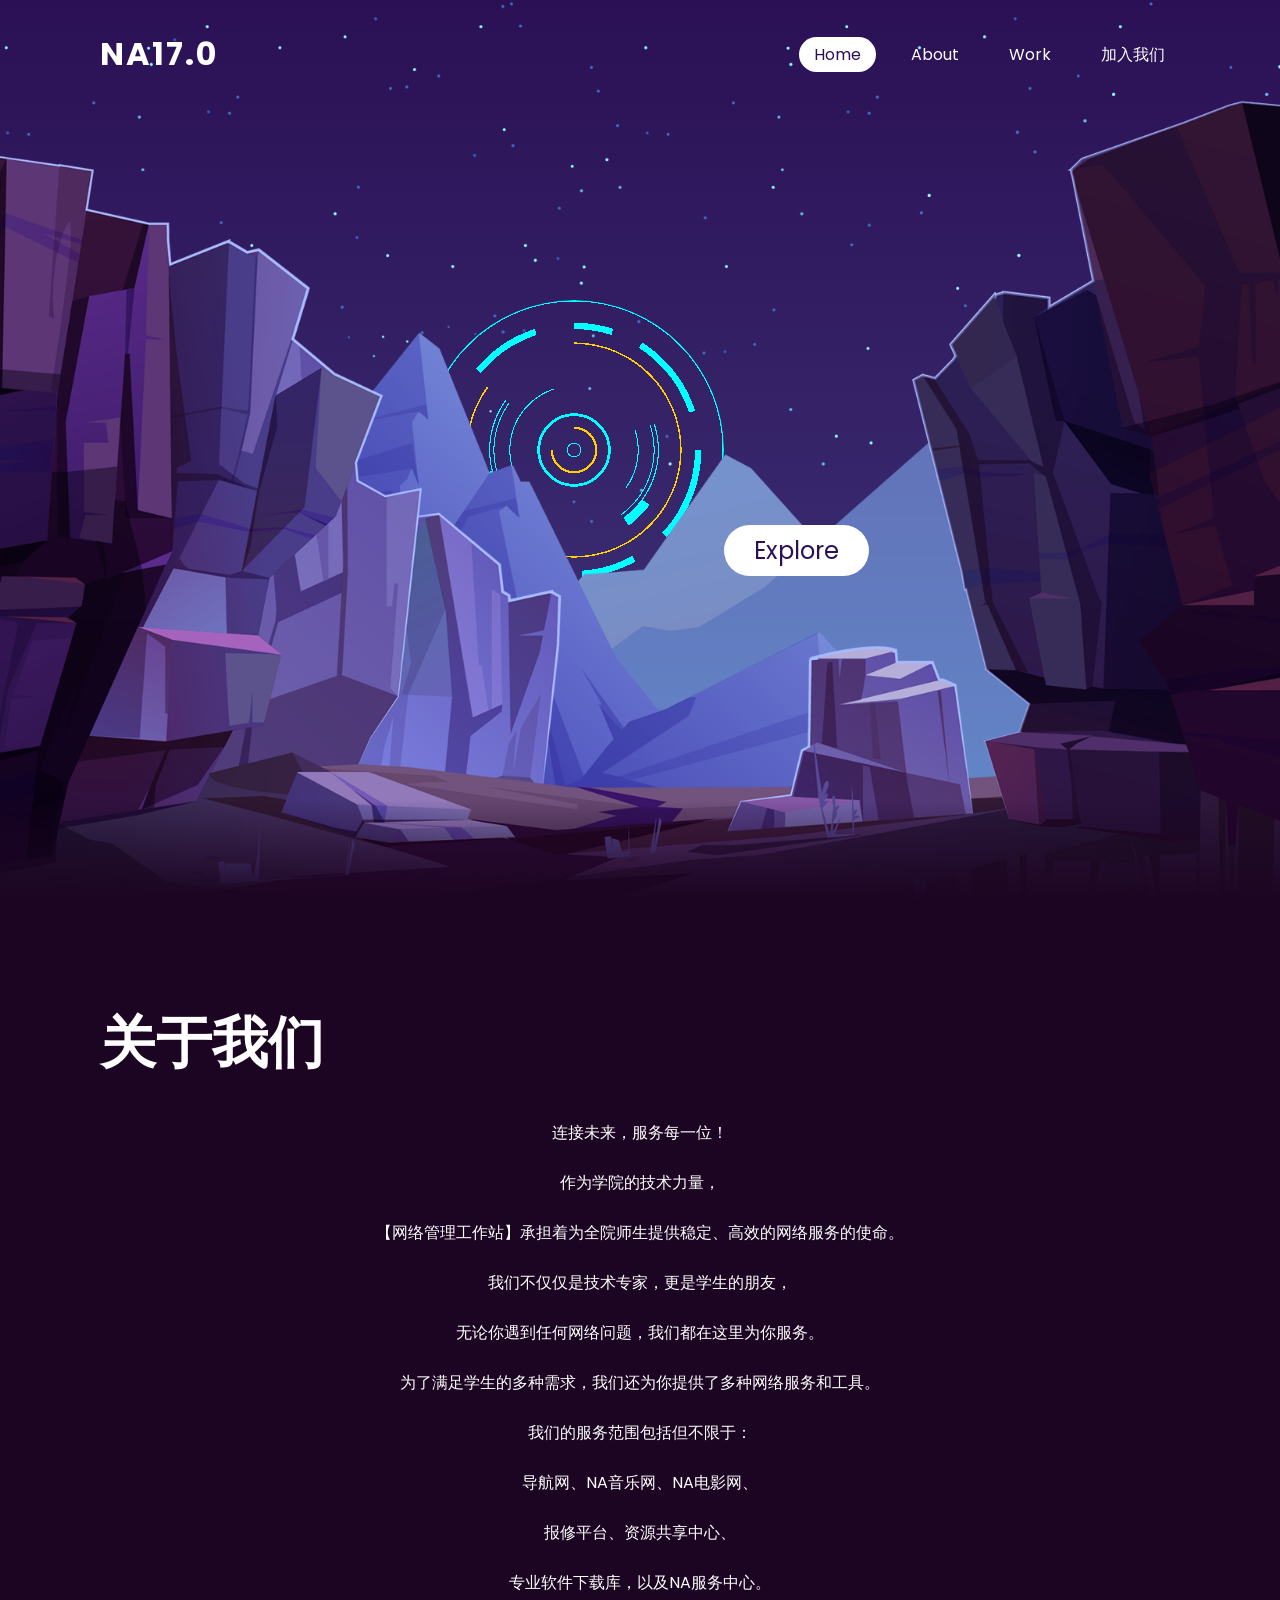
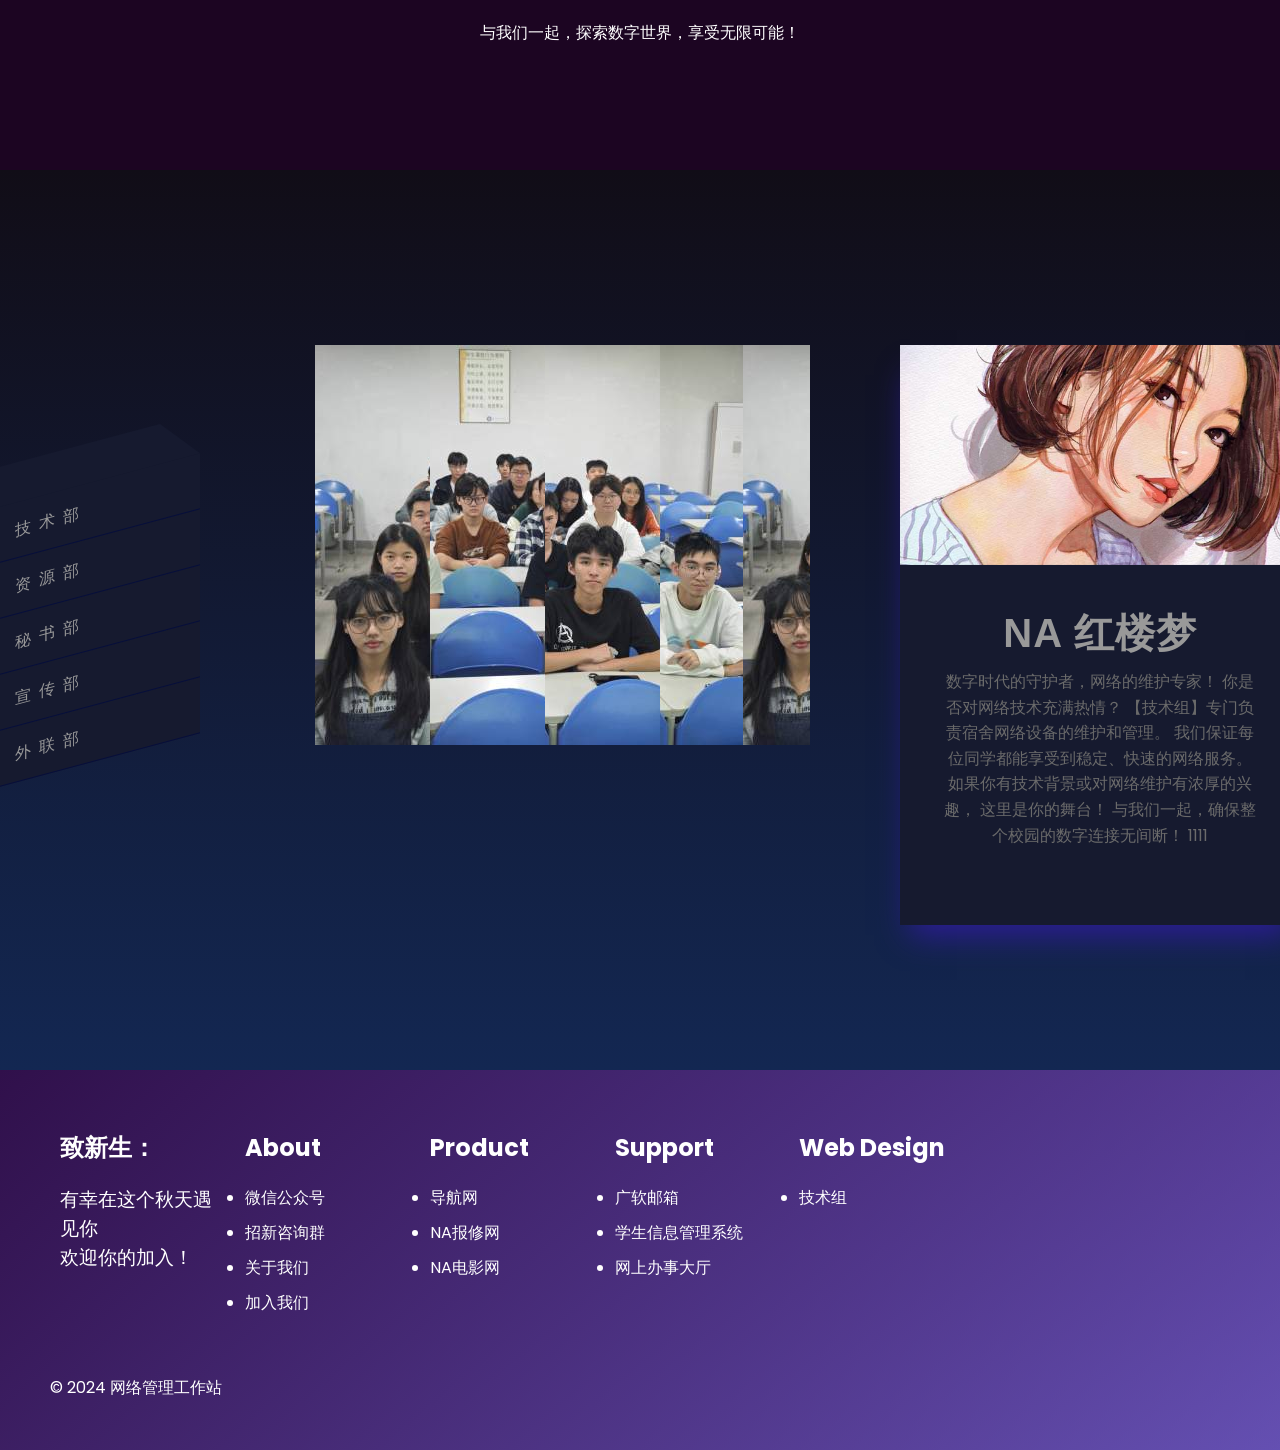
==== commit 514e5ddf: "加上js" ====
--- a/index.html
+++ b/index.html
@@ -113,17 +113,42 @@
               <h1 class="article-title">NA 红楼梦</h1>
             </div>
             <p class="book__cover-exerpt"> <!--卡片短文简介 -->
-
+              数字时代的守护者，网络的维护专家！
+
+              你是否对网络技术充满热情？
+
+              【技术组】专门负责宿舍网络设备的维护和管理。
+
+              我们保证每位同学都能享受到稳定、快速的网络服务。
+
+              如果你有技术背景或对网络维护有浓厚的兴趣，
+
+              这里是你的舞台！
+
+              与我们一起，确保整个校园的数字连接无间断！
               1111
               <br><br>
             </p>
 
           </div>
           <div class="book__content"> <!-- 全屏下的长文介绍,drop-cap是首字放大 -->
-            <p><span class="drop-cap">12111</span>
-            </p>
-            <p>
-              2222
+            1232144
+            <p><span class="drop-cap"></span>
+            </p>
+            <p>
+              数字时代的守护者，网络的维护专家！
+
+              你是否对网络技术充满热情？
+
+              【技术组】专门负责宿舍网络设备的维护和管理。
+
+              我们保证每位同学都能享受到稳定、快速的网络服务。
+
+              如果你有技术背景或对网络维护有浓厚的兴趣，
+
+              这里是你的舞台！
+
+              与我们一起，确保整个校园的数字连接无间断！
             </p>
             <p>此3333</p>
             <p>44444</p>
@@ -165,10 +190,18 @@
 
           </div>
           <div class="book__content"> <!-- 全屏下的长文介绍,drop-cap是首字放大 -->
-            <p><span class="drop-cap">阿</span>阿是防守打法撒酒疯史可法沙发撒立法司法就撒拉卡拉撒电极法
-            </p>
-            <p>
-              8888
+            <p><span class="drop-cap">1</span>
+            </p>
+            <p>
+              品牌的守护者，创意的火花！
+
+              你是否充满创意、拥有独特的视角？
+
+              【宣传组】致力于协会的品牌建设和宣传。
+
+              从社交媒体管理到新闻发布，我们需要你的创新思维和沟通技巧。
+
+              加入我们，一同创造影响力，展现协会的魅力！
             </p>
             <p>88。</p>
             <p>888</p>
@@ -395,6 +428,9 @@
   </footer>
   <!-- 光标跟随 -->
   <!-- <div class="img"></div> -->
+  <!--下面这一行script是全屏展开卡片的关键，勿删 -->
+  <script src="https://code.jquery.com/jquery-3.3.1.js"></script>
+
   <script>
     let stars = document.getElementById('stars')
     let moon = document.getElementById('moon')
@@ -415,6 +451,40 @@
       btn.style.marginTop = value * 1.5 + 'px'
       header.style.top = value * 0.5 + 'px'
     })
+
+    // ----------------点击展开全屏卡片函数
+    "use strict";
+
+    $('.book').on('click', function () {
+      $(this).toggleClass('book--expanded');
+      $(this).scrollTop(0); /* 这一行：点开全屏的时候再次点击会缩回卡片，此时如果滚动条不在顶部的话缩回去就是白的。应该点击退出的时候让卡片的文档高度置为0 */
+    });
+
+    // ----------------导航栏选择不同部门介绍的卡片函数
+    document.addEventListener('DOMContentLoaded', function () {
+      const navLinks = document.querySelectorAll('.bar a');
+      const cards = document.querySelectorAll('.wrapper .cards');
+
+      navLinks.forEach(link => {
+        link.addEventListener('click', function (event) {
+          event.preventDefault(); // 阻止链接默认行为
+          const targetCardId = this.getAttribute('data-target');
+          showCard(targetCardId);
+        });
+      });
+
+      function showCard(cardId) {
+        // 隐藏所有卡片
+        cards.forEach(card => {
+          card.style.display = 'none';
+        });
+
+        // 显示目标卡片
+        const targetCard = document.getElementById(cardId);
+        targetCard.style.display = 'block';
+      }
+    });
+
 
     // // 光标跟随
     // let img = document.querySelector('.img')
